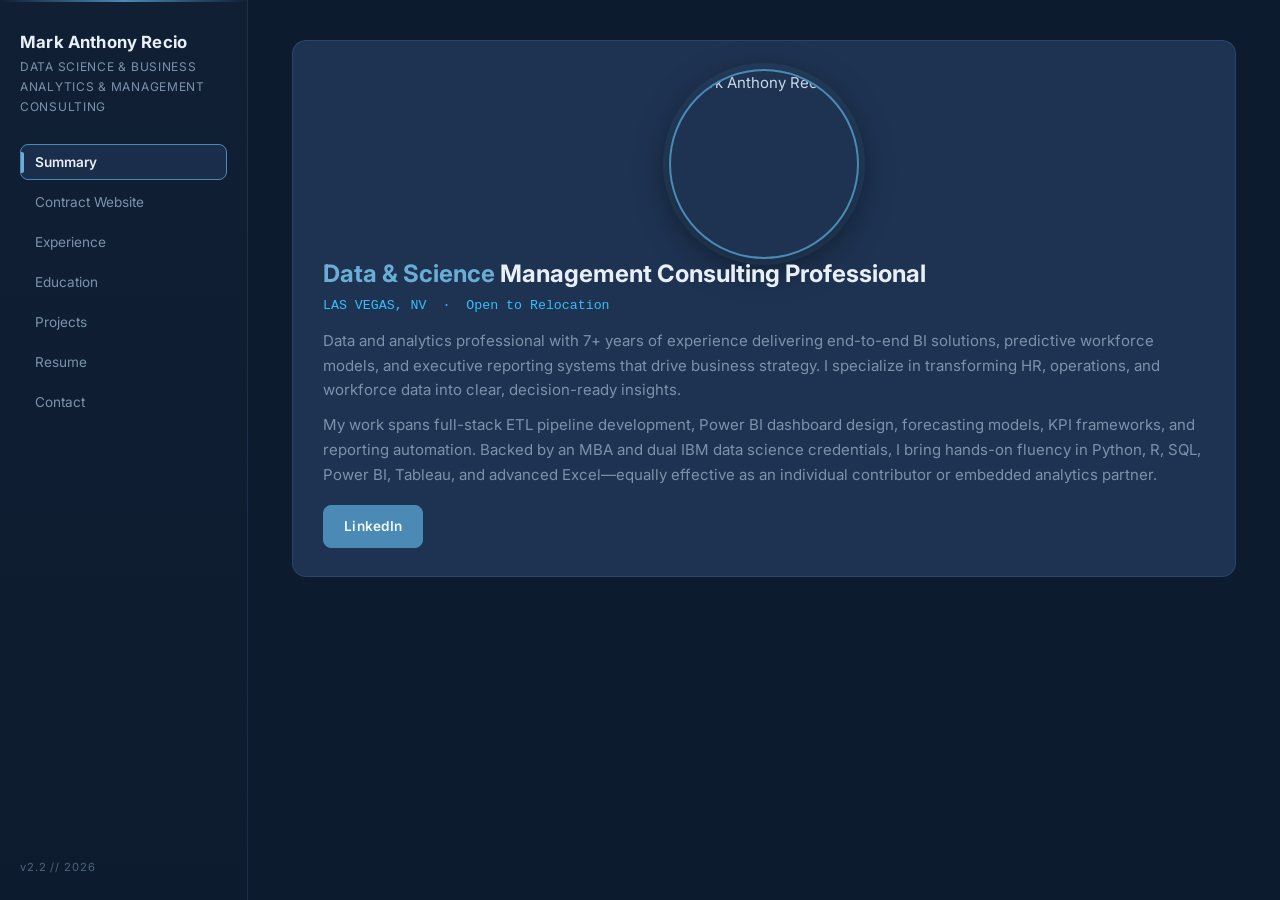
==== index.html @ fd402d00 "Fix meta charset tag in index.html" ====
<!DOCTYPE html>
<html lang="en">

  <head>
    <meta charset="UTF-8"> 
    <title>Marec Portfolio</title>
    <link rel="stylesheet" href="./style.css">

  </head>
    
  <body>
  <!DOCTYPE html>
<html lang="en">
<head>
  <meta charset="UTF-8" />
  <title>Mark Anthony Recio | Data Science & Business Analytics & Management Consulting</title>
  <meta name="viewport" content="width=device-width, initial-scale=1" />
  <link href="https://fonts.googleapis.com/css2?family=Inter:wght@300;400;500;600;700&display=swap" rel="stylesheet" />
  <link rel="stylesheet" href="styles.css" />
</head>

<body>
  <div class="app">

    <!-- ── SIDEBAR ──────────────────────── -->
    <nav class="sidebar">
      <h1 class="brand">Mark Anthony Recio</h1>
      <p class="tag">Data Science & Business Analytics &amp; Management Consulting</p>

      <div class="nav">
        <button class="nav-link active" data-tab="summary">Summary</button>
        <button class="nav-link" data-tab="contract-site">Contract Website</button>
        <button class="nav-link" data-tab="experience">Experience</button>
        <button class="nav-link" data-tab="education">Education</button>
        <button class="nav-link" data-tab="projects">Projects</button>
        <button class="nav-link" data-tab="resume">Resume</button>
        <button class="nav-link" data-tab="contact">Contact</button>
      </div>

      <div class="version">v2.2 // 2026</div>
    </nav>

    <!-- ── MAIN ─────────────────────────── -->
    <main class="main">

      <!-- SUMMARY -->
      <section id="tab-summary" class="tab-content active section-card summary-layout">
        <div class="summary-left">
          <img src="https://i.ibb.co/XfcrXPzw/Mark-Recio-Picture.jpg" class="profile" alt="Mark Anthony Recio" />
        </div>

        <div class="summary-right">
          <h2><span class="steel">Data &amp; Science</span> Management Consulting Professional</h2>
          <p class="sky mono">LAS VEGAS, NV &nbsp;·&nbsp; Open to Relocation</p>

          <p class="muted" style="margin-top:12px;">
            Data and analytics professional with 7+ years of experience delivering end-to-end BI solutions,
            predictive workforce models, and executive reporting systems that drive business strategy.
            I specialize in transforming HR, operations, and workforce data into clear, decision-ready insights.
          </p>

          <p class="muted">
            My work spans full-stack ETL pipeline development, Power BI dashboard design, forecasting models,
            KPI frameworks, and reporting automation. Backed by an MBA and dual IBM data science credentials,
            I bring hands-on fluency in Python, R, SQL, Power BI, Tableau, and advanced Excel—equally effective
            as an individual contributor or embedded analytics partner.
          </p>

          <div class="summary-links">
            <a href="https://www.linkedin.com/in/marecio/" target="_blank" rel="noopener" class="btn-steel">LinkedIn</a>
          </div>
        </div>
      </section>

<!-- CONTRACT -->
<section id="tab-contract-site" class="tab-content section-card">
  <h2>Contract & <span class="teal">Freelance Portal</span></h2>

  <div class="grid2">
    <div>
      <p class="section-header">MAREC Framework</p>
      <ul class="marec-list">
        <li><span>M</span> Modeling & Forecasting</li>
        <li><span>A</span> Analytical Insights</li>
        <li><span>R</span> Reporting</li>
        <li><span>E</span> Efficiency</li>
        <li><span>C</span> Consulting</li>
      </ul>
      <p class="muted">
        I support organizations with contract analytics and BI work—building dashboards, forecasting models,
        and reporting systems that scale.
      </p>

      <!-- SERVICES FLYER DOWNLOAD -->
      <div class="flyer-download">
        <p class="flyer-label">📄 Services Overview</p>
        <p class="muted" style="font-size:0.82rem; margin-bottom:12px;">
          Rates, scope, and contract terms for HR analytics & BI engagements.
        </p>

        <!-- Updated GitHub Viewer + Download Link -->
        <a href="https://raw.githubusercontent.com/markreciopro/Portfolio/main/MAREC_Flyer.pdf"
           target="_blank" rel="noopener" class="btn-steel">
          ⬇ View & Download Services Agreement (PDF)
        </a>
      </div>
    </div>

    <div class="video">
      <iframe src="https://www.youtube.com/embed/osrFEJkhISo?mute=1&loop=1&playlist=osrFEJkhISo"
              allowfullscreen title="MAREC Insights Overview"></iframe>
    </div>
  </div>

  <div class="cta">
    <a href="https://marec.site/" target="_blank" rel="noopener" class="btn-teal">
      ENTER CONTRACT SITE →
    </a>
  </div>
</section>

      <!-- EXPERIENCE -->
      <section id="tab-experience" class="tab-content">
        <h2 class="sky">Professional Experience</h2>

        <div class="card border-steel">
          <h3>Data &amp; Workforce Analytics Consultant</h3>
          <p class="steel mono">MAREC Insights · Aug 2023 – Present · Las Vegas, NV</p>
          <p class="muted" style="margin-top:8px;">
            Deliver end-to-end BI solutions, predictive workforce models, and executive reporting systems supporting HR, operations, and leadership strategy.
          </p>
          <ul>
            <li>Architected a full-stack <strong>ETL pipeline</strong> (R → Power BI) powering the Marec HR360 dashboard with real-time recruiting, labor demand, and workforce quality insights.</li>
            <li>Built <strong>predictive workforce forecasting models</strong> in Python and R, reducing scheduling gaps for large-scale event deployments of 500+ contractors.</li>
            <li>Produced a <strong>21‑slide executive analytics presentation</strong> for Synergy × AFR, delivering labor cost breakdowns, KPI benchmarks, and hiring recommendations adopted by leadership.</li>
            <li>Designed and automated <strong>SQL, Python, and Excel reporting workflows</strong>, cutting manual processing time and improving real-time visibility across HR and operations.</li>
            <li>Maintained <strong>data integrity</strong> across recruiting, onboarding, and compliance workflows, ensuring clean, audit-ready pipelines for BI reporting.</li>
          </ul>
        </div>

        <div class="card border-sky">
          <h3>Operations &amp; Workforce Coordinator</h3>
          <p class="sky mono">Bella Brite Services · Oct 2018 – Aug 2023 · Las Vegas, NV</p>
          <p class="muted" style="margin-top:8px;">
            Supported operations, workforce scheduling, payroll accuracy, and data-driven cost optimization initiatives.
          </p>
          <ul>
            <li>Drove a <strong>15% reduction</strong> in operational expenses through analysis of scheduling patterns, labor utilization, and cost variance.</li>
            <li>Developed Excel-based <strong>workforce tracking and reporting tools</strong> for scheduling, payroll, timekeeping, and compliance.</li>
            <li>Managed scheduling for <strong>10–50 employees</strong> across multiple operational workflows.</li>
            <li>Partnered with leadership to translate workforce data into <strong>actionable staffing strategies</strong>, forming the foundation for later BI projects.</li>
          </ul>
        </div>

        <div class="card border-indigo">
          <h3>Additional Experience</h3>
          <ul class="muted">
            <li>Supervisor / Team Lead – Event Staffing</li>
            <li>Trade Show Operations – Floor Manager Assistant</li>
            <li>Convention Customer Service Representative</li>
            <li>Administrative Coordinator – Staffing Operations</li>
            <li>Account Sales Manager – Logistics Operations</li>
            <li>Administrator – Synergy Placement Agency</li>
          </ul>
        </div>
      </section>

      <!-- EDUCATION -->
      <section id="tab-education" class="tab-content section-card">
        <h2 class="sky">Education &amp; Credentials</h2>

        <ul>
          <li><strong>MBA</strong> – Keller Graduate School of Management</li>
          <li><strong>Graduate Certificate – Strategic Innovation &amp; Change</strong>, University of Denver</li>
          <li><strong>B.S. Technical Management</strong> – DeVry University</li>
        </ul>

        <h3 class="sky" style="margin-top:22px; margin-bottom:10px;">Certifications</h3>
        <ul>
          <li>Microsoft Power BI Data Analyst Associate</li>
          <li>Tableau Business Intelligence Analyst</li>
          <li>IBM Data Science Professional Certificate</li>
          <li>IBM Data Analytics</li>
          <li>Google Data Analytics</li>
          <li>Business Analytics – University of Illinois</li>
          <li>HR &amp; Payroll Certification – Nevada</li>
        </ul>

        <div style="margin-top:20px;">
          <a href="https://markareciocareerpath.my.canva.site/education-certifications"
             target="_blank" rel="noopener" class="btn-steel">
            🎓 View Full Credentials
          </a>
        </div>
      </section>

      <!-- PROJECTS -->
      <section id="tab-projects" class="tab-content section-card">
        <h2 class="sky">Featured Real Example Consulting Projects</h2>

        <div class="proj-card border-steel">
          <h3>EDC 2026 Workforce Intelligence Presentation</h3>
          <p class="muted">
            Comprehensive workforce analytics presentation for the EDC 2026 operations model.
            Includes staffing demand forecasting, credentialing readiness, onboarding flow optimization,
            workforce quality scoring, and executive-level insights for large-scale event workforce planning.
          </p>
          <div class="project-actions">
            <a href="https://www.canva.com/design/DAHLYJFMTow/6XL1U6ceypzmtNENRTP2bw/view"
               target="_blank" rel="noopener" class="btn-outline">
              🎆 View EDC 2026 Presentation
            </a>
          </div>
        </div>

        <div class="proj-card border-sky">
          <h3>AFM 2025 Workforce Intelligence Presentation</h3>
          <p class="muted">
            End-to-end workforce analytics project for Synergy Staffing Solutions and the AFM client.
            Includes funnel analysis, time-to-fill trends, workforce quality metrics, predictive staffing models,
            and a full executive-ready insights narrative.
          </p>
          <div class="project-actions">
            <a href="https://www.canva.com/design/DAHLRfJZ1z8/hFb9EdJRpHRFfwBbG5gZ6Q/view"
               target="_blank" rel="noopener" class="btn-outline">
              📘 View AFM 2025 Presentation
            </a>
          </div>
        </div>
<div class="proj-card border-sky">
  <h3 class="proj-title">AFM 2024–2025 Market Intelligence & Strategic Roadmap</h3>

  <p class="muted">
    A full-scale market intelligence engagement for AFM, analyzing global attendance patterns, 
    deal‑making performance, regional content appetite, and venue logistics across the 2024 Las Vegas edition. 
    Delivered a data‑driven 2025 transition roadmap using insights from 5,522 processed data points, 
    including treemap, heatmap, and paradox modeling outputs.
  </p>

  <ul class="proj-highlights">
    <li><strong>Global Market Footprint:</strong> Identified Asia-Pacific as the highest-value attendee segment.</li>
    <li><strong>Vegas Paradox Analysis:</strong> High business value achieved despite severe logistics friction.</li>
    <li><strong>Content Demand Heatmap:</strong> Action and Horror/Thriller emerged as universal high-demand genres.</li>
    <li><strong>Analytical Pipeline:</strong> R-based ETL workflow processing 5,522 data points for unbiased insights.</li>
    <li><strong>2025 Strategy:</strong> Recommended a return to Century City with a “Lobby-First” networking model.</li>
  </ul>

  <div class="project-actions">
    <a 
      href="https://www.canva.com/design/DAHBiAW48lQ/QPvRYrD7aoBQzqkKpEKYVA/view#7"
      target="_blank" 
      rel="noopener noreferrer"
      aria-label="View the AFM 2024–2025 Market Intelligence Presentation"
      class="btn-outline"
    >
      📘 View AFM Market Intelligence Presentation
    </a>
  </div>
</div>

        <div class="proj-card border-teal">
          <h3>Bella Brite Workforce Cost Reduction</h3>
          <p class="muted">
            Reporting and scheduling improvements that reduced operational expenses by 15% through better
            workforce planning and visibility.
          </p>
          <div class="project-actions">
            <a href="https://www.canva.com/design/DAHE6kFQ6pc/gcjl5beEG6ETHX4CgOl2hg/view"
               target="_blank" rel="noopener" class="btn-outline">
              📉 View Case Study
            </a>
          </div>
        </div>

        <div class="proj-card border-indigo">
          <h3>Election Runners</h3>
          <p class="muted">
            Secure voting system development and contract execution.
          </p>
          <div class="project-actions">
            <a href="https://electionrunners.com/" target="_blank" rel="noopener" class="btn-outline">
              🔐 Visit Site
            </a>
          </div>
        </div>
      </section>

     <!-- RESUME -->
      <section id="tab-resume" class="tab-content section-card">
        <h2 class="sky">Resume</h2>

        <div style="border:1px solid var(--border); border-radius:10px; overflow:hidden;">
          <iframe
            src="https://github.com/markreciopro/Portfolio/blob/main/Mark_Recio_Resume_2026_Balanced.pdf"
            class="resume-frame"
            title="Mark Anthony Recio — Resume"
            width="100%"
            style="height:800px; border:none; display:block;"
            loading="lazy"
          ></iframe>
        </div>

        <div style="margin-top:16px; display:flex; gap:12px; flex-wrap:wrap;">
          <a href="https://github.com/markreciopro/Portfolio/blob/main/Mark_Recio_Resume_2026_Balanced.pdf"
             target="_blank" rel="noopener" class="btn-steel">View PDF</a>
          <a href="https://markreciopro.github.io/Portfolio/Mark_Recio_Resume_PowerBroad.pdf"
             download="Mark_Recio_Resume.pdf" class="btn-teal">Download PDF</a>
        </div>

        <p class="muted" style="margin-top:10px; font-size:0.82rem;">
          If the viewer does not load, use the buttons above to open or download.
        </p>
      </section>

      <!-- CONTACT -->
      <section id="tab-contact" class="tab-content section-card">
        <h2 class="sky">Contact Information</h2>

        <p style="margin-bottom:6px;"><span class="dim mono">Name &nbsp;&nbsp;</span> <strong>Mark A. Recio</strong></p>
        <p style="margin-bottom:6px;"><span class="dim mono">Phone </span> <span class="silver">(702) 763-2573</span></p>
        <p style="margin-bottom:20px;"><span class="dim mono">Email &nbsp;</span>
          <a href="mailto:mark.recio.pro@gmail.com" class="steel">mark.recio.pro@gmail.com</a>
        </p>

        <a href="https://www.linkedin.com/in/mark-anthony-recio/"
           target="_blank" rel="noopener" class="btn-steel">
          LinkedIn
        </a>
      </section>

    </main>
  </div>

  <script src="script.js"></script>
</body>
</html>
    <script  src="./script.js"></script>

  </body>
  
</html>
---- style.css ----
/* ═══════════════════════════════════════════
   MAREC INSIGHTS PORTFOLIO — styles.css
   Palette derived from logo:
     --navy-deep   #0d1b2e  (page bg)
     --navy-mid    #1a2d4a  (logo primary block)
     --navy-card   #1e3352  (card bg)
     --navy-light  #2c4268  (hover states)
     --steel       #4a8ab5  (primary accent — logo blue highlight)
     --steel-light #6aaed6  (accent lighter)
     --silver      #c8d8e8  (body text)
     --white       #e8eff7  (headings)
     --dim         #7a93aa  (muted/labels)
     --rule        rgba(74,138,181,0.18) (dividers)
   ═══════════════════════════════════════════ */

:root {
  --navy-deep:  #0d1b2e;
  --navy-mid:   #1a2d4a;
  --navy-card:  #1e3352;
  --navy-light: #2c4268;
  --steel:      #4a8ab5;
  --steel-light:#6aaed6;
  --silver:     #c8d8e8;
  --white:      #e8eff7;
  --dim:        #7a93aa;
  --rule:       rgba(74,138,181,0.18);
  --border:     rgba(74,138,181,0.22);

  /* Accent pops — used sparingly */
  --teal:       #2dd4bf;
  --sky:        #38bdf8;
  --indigo:     #818cf8;
}

/* ── RESET / BASE ──────────────────────── */
*, *::before, *::after { box-sizing: border-box; }

body {
  margin: 0;
  font-family: "Inter", sans-serif;
  background: var(--navy-deep);
  color: var(--silver);
  line-height: 1.65;
  font-size: 15px;
}

h1, h2, h3, h4 {
  color: var(--white);
  margin: 0 0 12px;
  line-height: 1.25;
}

h2 { font-size: 1.35rem; margin-bottom: 20px; }
h3 { font-size: 1rem; font-weight: 600; }

p  { margin: 0 0 10px; }
ul { padding-left: 1.25rem; margin: 8px 0 12px; }
ul li { margin-bottom: 6px; }
a  { color: var(--steel-light); text-decoration: none; }
a:hover { text-decoration: underline; }

strong { color: var(--white); }

/* ── LAYOUT ───────────────────────────── */
.app {
  display: flex;
  min-height: 100vh;
}

/* ── SIDEBAR ──────────────────────────── */
.sidebar {
  width: 248px;
  position: fixed;
  top: 0; left: 0;
  height: 100%;
  background: linear-gradient(180deg, #111f35 0%, #0d1b2e 100%);
  border-right: 1px solid var(--rule);
  padding: 32px 20px 24px;
  display: flex;
  flex-direction: column;
  gap: 0;
  overflow-y: auto;
  z-index: 100;
}

/* Subtle top glow on sidebar */
.sidebar::before {
  content: '';
  position: absolute;
  top: 0; left: 0; right: 0;
  height: 2px;
  background: linear-gradient(90deg, transparent, var(--steel), transparent);
}

.brand {
  font-size: 1.05rem;
  font-weight: 700;
  color: var(--white);
  letter-spacing: 0.01em;
  margin: 0 0 4px;
}

.tag {
  font-size: 0.75rem;
  color: var(--dim);
  letter-spacing: 0.06em;
  text-transform: uppercase;
  margin: 0 0 28px;
}

.nav {
  display: flex;
  flex-direction: column;
  gap: 4px;
}

.nav-link {
  padding: 9px 14px;
  border-radius: 8px;
  background: transparent;
  color: var(--dim);
  cursor: pointer;
  border: 1px solid transparent;
  font-size: 0.85rem;
  font-family: "Inter", sans-serif;
  text-align: left;
  transition: background 0.15s, color 0.15s, border-color 0.15s;
  position: relative;
}

.nav-link:hover {
  background: rgba(74,138,181,0.1);
  color: var(--silver);
  border-color: var(--rule);
}

.nav-link.active {
  background: var(--navy-mid);
  color: var(--white);
  font-weight: 600;
  border-color: var(--steel);
}

/* Active indicator bar */
.nav-link.active::before {
  content: '';
  position: absolute;
  left: 0; top: 20%; bottom: 20%;
  width: 3px;
  background: var(--steel-light);
  border-radius: 0 2px 2px 0;
}

.version {
  margin-top: auto;
  padding-top: 24px;
  font-size: 0.7rem;
  color: var(--dim);
  letter-spacing: 0.08em;
  opacity: 0.6;
}

/* ── MAIN ─────────────────────────────── */
.main {
  margin-left: 248px;
  padding: 40px 44px;
  width: 100%;
  max-width: 1060px;
  min-height: 100vh;
}

/* ── CARDS ────────────────────────────── */
.section-card,
.card {
  background: var(--navy-card);
  padding: 28px 30px;
  border-radius: 14px;
  border: 1px solid var(--border);
  margin-bottom: 22px;
}

.card { margin-bottom: 18px; }

/* Colored top-border variants */
.border-steel  { border-top: 3px solid var(--steel); }
.border-teal   { border-top: 3px solid var(--teal); }
.border-sky    { border-top: 3px solid var(--sky); }
.border-indigo { border-top: 3px solid var(--indigo); }

/* Legacy aliases so existing HTML still works */
.border-blue  { border-top: 3px solid var(--sky); }
.border-gold  { border-top: 3px solid var(--steel-light); }
.border-green { border-top: 3px solid var(--teal); }

/* ── PROJ CARDS ───────────────────────── */
.proj-card {
  background: var(--navy-card);
  padding: 22px 24px;
  border-radius: 12px;
  border: 1px solid var(--border);
  margin-bottom: 16px;
  transition: border-color 0.2s, background 0.2s;
}

.proj-card:hover {
  border-color: rgba(74,138,181,0.45);
  background: #223859;
}

.proj-card h3 { color: var(--white); margin-bottom: 8px; }

.project-actions {
  margin-top: 14px;
  display: flex;
  gap: 10px;
  flex-wrap: wrap;
}

/* ── SUMMARY ──────────────────────────── */
.summary-layout {
  display: grid;
  grid-template-columns: 210px 1fr;
  gap: 36px;
  align-items: center;
}

.summary-left { display: flex; justify-content: center; }

.profile {
  width: 190px;
  height: 190px;
  border-radius: 50%;
  object-fit: cover;
  border: 2px solid var(--steel);
  box-shadow: 0 0 0 6px rgba(74,138,181,0.12), 0 8px 32px rgba(0,0,0,0.5);
}

.summary-right h2 {
  font-size: 1.5rem;
  margin-bottom: 6px;
}

.summary-links {
  margin-top: 18px;
  display: flex;
  gap: 10px;
  flex-wrap: wrap;
}

/* ── COLOR HELPERS ────────────────────── */
.steel  { color: var(--steel-light); }
.teal   { color: var(--teal); }
.sky    { color: var(--sky); }
.silver { color: var(--silver); }
.dim    { color: var(--dim); }

/* Legacy — keep existing HTML working */
.gold  { color: var(--steel-light); }
.blue  { color: var(--sky); }
.green { color: var(--teal); }
.muted { color: var(--dim); }
.mono  { font-family: "Courier New", monospace; font-size: 0.83rem; }

/* ── BUTTONS ──────────────────────────── */
.btn-blue,
.btn-green,
.btn-gold,
.btn-steel,
.btn-teal,
.btn-outline {
  display: inline-block;
  padding: 9px 20px;
  border-radius: 8px;
  text-decoration: none;
  font-size: 0.85rem;
  font-weight: 600;
  border: 1px solid transparent;
  cursor: pointer;
  transition: transform 0.15s, box-shadow 0.15s, background 0.15s;
  letter-spacing: 0.02em;
  white-space: nowrap;
}

/* Primary — steel blue (replaces gold/yellow) */
.btn-gold,
.btn-steel   { background: var(--steel); color: #f0f8ff; border-color: var(--steel); }
.btn-blue    { background: var(--sky);   color: #0a0e1a; }
.btn-green,
.btn-teal    { background: var(--teal);  color: #0a0e1a; }
.btn-outline {
  background: transparent;
  border-color: var(--steel);
  color: var(--steel-light);
}

.btn-gold:hover, .btn-steel:hover { background: var(--steel-light); box-shadow: 0 4px 16px rgba(74,138,181,0.4); transform: translateY(-1px); }
.btn-blue:hover  { background: #62c8f8; transform: translateY(-1px); }
.btn-green:hover, .btn-teal:hover { background: #22e0c8; transform: translateY(-1px); }
.btn-outline:hover { background: rgba(74,138,181,0.12); transform: translateY(-1px); }

/* ── GRID ─────────────────────────────── */
.grid2 {
  display: grid;
  grid-template-columns: 1fr 1fr;
  gap: 24px;
  align-items: start;
}

/* ── SECTION HEADER LABEL ─────────────── */
.section-header {
  font-size: 0.7rem;
  font-weight: 700;
  letter-spacing: 0.16em;
  text-transform: uppercase;
  color: var(--steel-light);
  margin: 0 0 14px;
}

/* ── MAREC ACRONYM LIST ───────────────── */
.marec-list {
  list-style: none;
  padding: 0;
  margin: 0 0 20px;
}

.marec-list li {
  display: flex;
  align-items: center;
  gap: 12px;
  padding: 8px 0;
  border-bottom: 1px solid var(--rule);
  color: var(--silver);
  font-size: 0.9rem;
}

.marec-list li:last-child { border-bottom: none; }

.marec-list li span {
  display: inline-flex;
  align-items: center;
  justify-content: center;
  width: 28px; height: 28px;
  border-radius: 7px;
  background: rgba(74,138,181,0.15);
  border: 1px solid rgba(74,138,181,0.4);
  color: var(--steel-light);
  font-weight: 700;
  font-size: 0.8rem;
  flex-shrink: 0;
  letter-spacing: 0;
}

/* ── FLYER DOWNLOAD BLOCK ─────────────── */
.flyer-download {
  margin-top: 20px;
  padding: 16px 18px;
  background: rgba(74,138,181,0.08);
  border: 1px solid rgba(74,138,181,0.3);
  border-left: 3px solid var(--steel);
  border-radius: 10px;
}

.flyer-label {
  font-size: 0.72rem;
  font-weight: 700;
  letter-spacing: 0.14em;
  text-transform: uppercase;
  color: var(--steel-light);
  margin: 0 0 4px;
}

/* ── VIDEO IFRAME ─────────────────────── */
.video iframe,
section iframe {
  width: 100%;
  height: 240px;
  border-radius: 10px;
  border: 1px solid var(--border);
}

/* Resume iframe override */
section .resume-frame {
  height: 800px;
  border-radius: 8px;
}

/* ── CTA STRIP ────────────────────────── */
.cta {
  margin-top: 24px;
  padding-top: 20px;
  border-top: 1px solid var(--rule);
  display: flex;
  gap: 12px;
  flex-wrap: wrap;
  align-items: center;
}

/* ── TABS ─────────────────────────────── */
.tab-content        { display: none; }
.tab-content.active { display: block; }

/* ── DIVIDERS ─────────────────────────── */
.rule {
  border: none;
  border-top: 1px solid var(--rule);
  margin: 20px 0;
}

/* ── RESPONSIVE ───────────────────────── */
@media (max-width: 920px) {
  .sidebar {
    position: static;
    width: 100%;
    height: auto;
    flex-direction: column;
    padding: 16px 16px 12px;
    border-right: none;
    border-bottom: 1px solid var(--rule);
  }

  .sidebar::before { display: none; }

  .tag { margin-bottom: 14px; }

  .nav {
    flex-direction: row;
    flex-wrap: wrap;
    gap: 6px;
  }

  .nav-link {
    padding: 7px 12px;
    font-size: 0.78rem;
    border-radius: 6px;
  }

  .nav-link.active::before { display: none; }

  .version { padding-top: 10px; }

  .main {
    margin-left: 0;
    padding: 20px 18px;
  }

  .summary-layout {
    grid-template-columns: 1fr;
    text-align: center;
  }

  .summary-left { justify-content: center; }
  .summary-links { justify-content: center; }

  .grid2 { grid-template-columns: 1fr; }

  .section-card, .card { padding: 20px; }
}
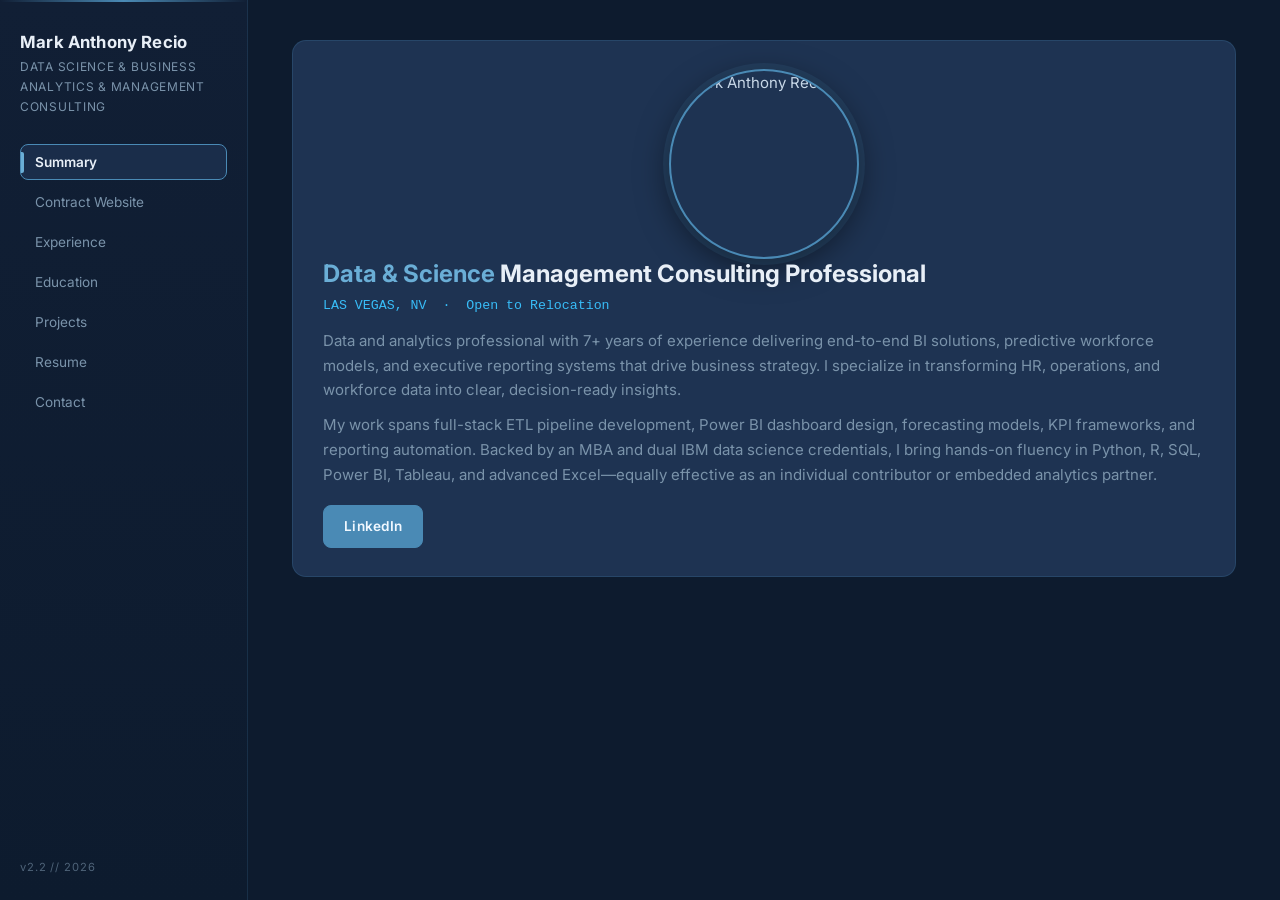
==== commit f38795b9: "update html Added fallback message for unsupported PDF viewing." ====
--- a/index.html
+++ b/index.html
@@ -285,32 +285,46 @@
         </div>
       </section>
 
-     <!-- RESUME -->
-      <section id="tab-resume" class="tab-content section-card">
-        <h2 class="sky">Resume</h2>
-
-        <div style="border:1px solid var(--border); border-radius:10px; overflow:hidden;">
-          <iframe
-            src="https://github.com/markreciopro/Portfolio/blob/main/Mark_Recio_Resume_2026_Balanced.pdf"
-            class="resume-frame"
-            title="Mark Anthony Recio — Resume"
-            width="100%"
-            style="height:800px; border:none; display:block;"
-            loading="lazy"
-          ></iframe>
-        </div>
-
-        <div style="margin-top:16px; display:flex; gap:12px; flex-wrap:wrap;">
-          <a href="https://github.com/markreciopro/Portfolio/blob/main/Mark_Recio_Resume_2026_Balanced.pdf"
-             target="_blank" rel="noopener" class="btn-steel">View PDF</a>
-          <a href="https://markreciopro.github.io/Portfolio/Mark_Recio_Resume_PowerBroad.pdf"
-             download="Mark_Recio_Resume.pdf" class="btn-teal">Download PDF</a>
-        </div>
-
-        <p class="muted" style="margin-top:10px; font-size:0.82rem;">
-          If the viewer does not load, use the buttons above to open or download.
-        </p>
-      </section>
+<!-- RESUME -->
+<section id="tab-resume" class="tab-content section-card">
+  <h2 class="sky">Resume</h2>
+
+  <!-- Embedded PDF Viewer -->
+  <div style="border:1px solid var(--border); border-radius:10px; overflow:hidden;">
+    <iframe
+      src="https://raw.githubusercontent.com/markreciopro/Portfolio/main/Mark_Recio_Resume_2026_Balanced.pdf"
+      class="resume-frame"
+      title="Mark Anthony Recio — Resume"
+      width="100%"
+      style="height:800px; border:none; display:block;"
+      loading="lazy"
+    >
+      Your browser does not support PDF viewing. Please use the buttons below to open or download.
+    </iframe>
+  </div>
+
+  <!-- Action Buttons -->
+  <div style="margin-top:16px; display:flex; gap:12px; flex-wrap:wrap;">
+    <a 
+      href="https://raw.githubusercontent.com/markreciopro/Portfolio/main/Mark_Recio_Resume_2026_Balanced.pdf"
+      target="_blank" 
+      rel="noopener" 
+      class="btn-steel">
+      View PDF
+    </a>
+
+    <a 
+      href="https://raw.githubusercontent.com/markreciopro/Portfolio/main/Mark_Recio_Resume_2026_Balanced.pdf"
+      download="Mark_Recio_Resume_2026.pdf"
+      class="btn-teal">
+      Download PDF
+    </a>
+  </div>
+
+  <p class="muted" style="margin-top:10px; font-size:0.82rem;">
+    If the viewer does not load, use the buttons above to open or download.
+  </p>
+</section>
 
       <!-- CONTACT -->
       <section id="tab-contact" class="tab-content section-card">
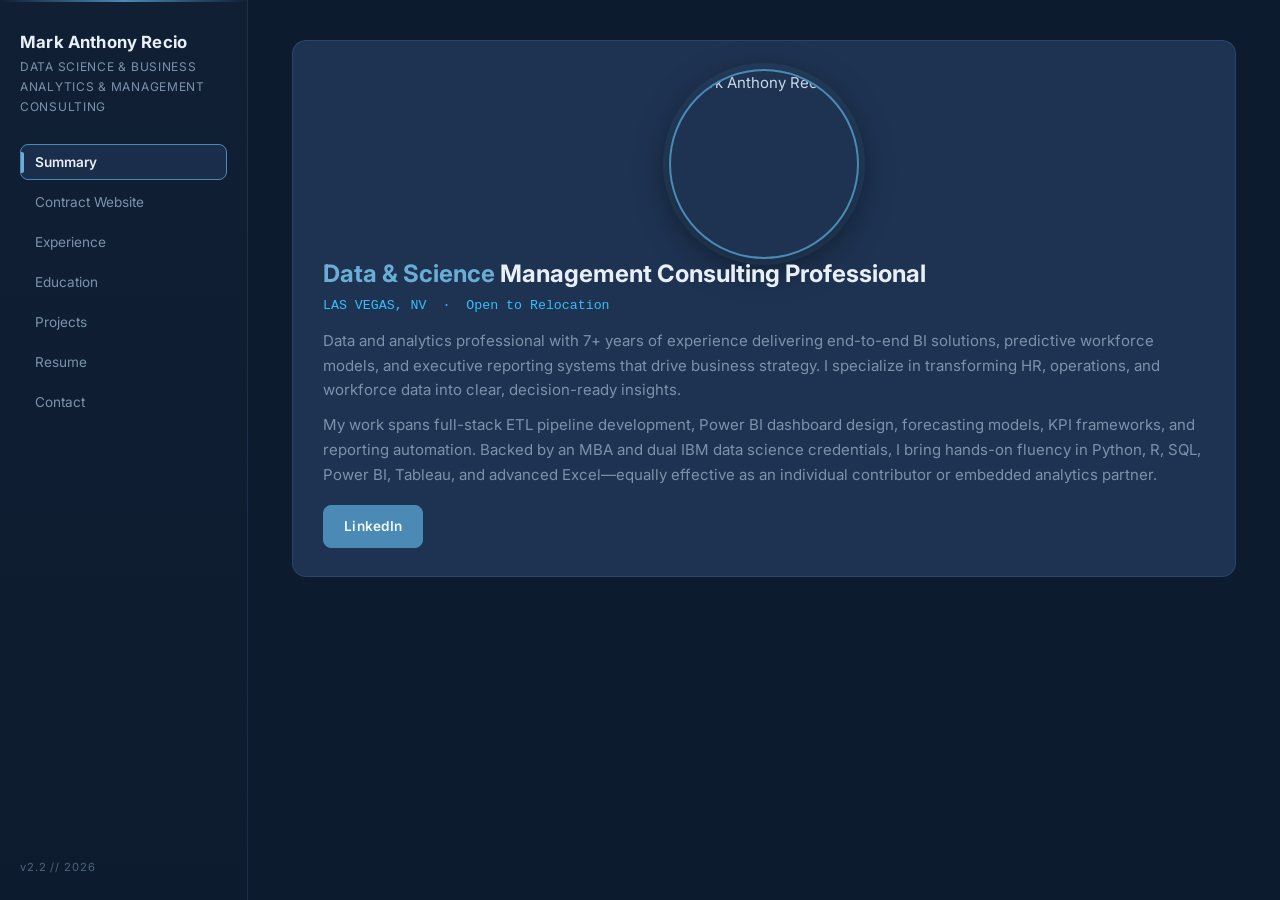
==== commit 77664db3: "update html Added fade-in animation to resume section and updated PDF viewer source." ====
--- a/index.html
+++ b/index.html
@@ -285,14 +285,32 @@
         </div>
       </section>
 
+<!-- Fade-in animation (add in your main CSS file) -->
+<style>
+  @keyframes resumeFadeIn {
+    from {
+      opacity: 0;
+      transform: translateY(12px);
+    }
+    to {
+      opacity: 1;
+      transform: translateY(0);
+    }
+  }
+
+  .resume-fade-in {
+    animation: resumeFadeIn 0.7s ease-out both;
+  }
+</style>
+
 <!-- RESUME -->
-<section id="tab-resume" class="tab-content section-card">
+<section id="tab-resume" class="tab-content section-card resume-fade-in">
   <h2 class="sky">Resume</h2>
 
   <!-- Embedded PDF Viewer -->
   <div style="border:1px solid var(--border); border-radius:10px; overflow:hidden;">
     <iframe
-      src="https://raw.githubusercontent.com/markreciopro/Portfolio/main/Mark_Recio_Resume_2026_Balanced.pdf"
+      src="https://docs.google.com/gview?url=https://raw.githubusercontent.com/markreciopro/Portfolio/main/Mark_Recio_Resume_2026_Balanced.pdf&embedded=true"
       class="resume-frame"
       title="Mark Anthony Recio — Resume"
       width="100%"
@@ -304,7 +322,7 @@
   </div>
 
   <!-- Action Buttons -->
-  <div style="margin-top:16px; display:flex; gap:12px; flex-wrap:wrap;">
+  <div style="margin-top:16px; display:flex; gap:12px; flex-wrap:wrap; justify-content:center;">
     <a 
       href="https://raw.githubusercontent.com/markreciopro/Portfolio/main/Mark_Recio_Resume_2026_Balanced.pdf"
       target="_blank" 
@@ -321,7 +339,7 @@
     </a>
   </div>
 
-  <p class="muted" style="margin-top:10px; font-size:0.82rem;">
+  <p class="muted" style="margin-top:10px; font-size:0.82rem; text-align:center;">
     If the viewer does not load, use the buttons above to open or download.
   </p>
 </section>
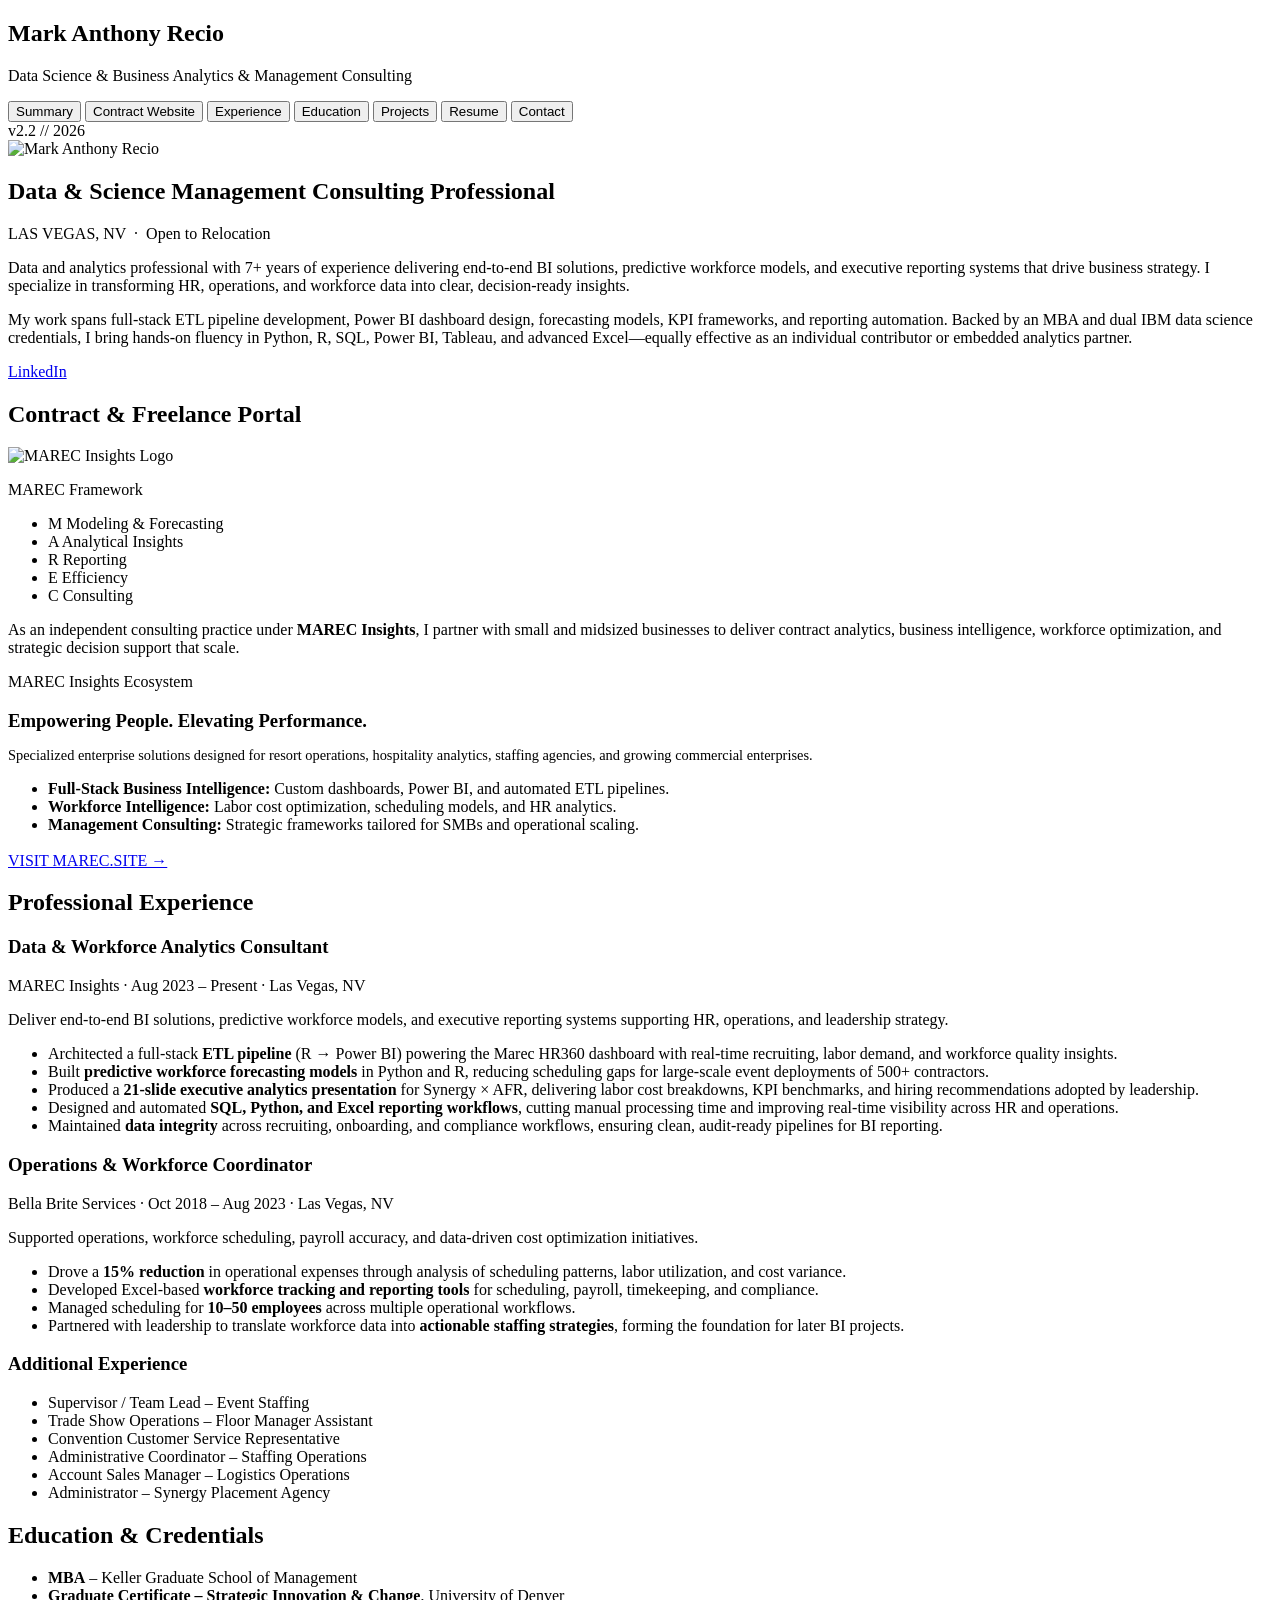
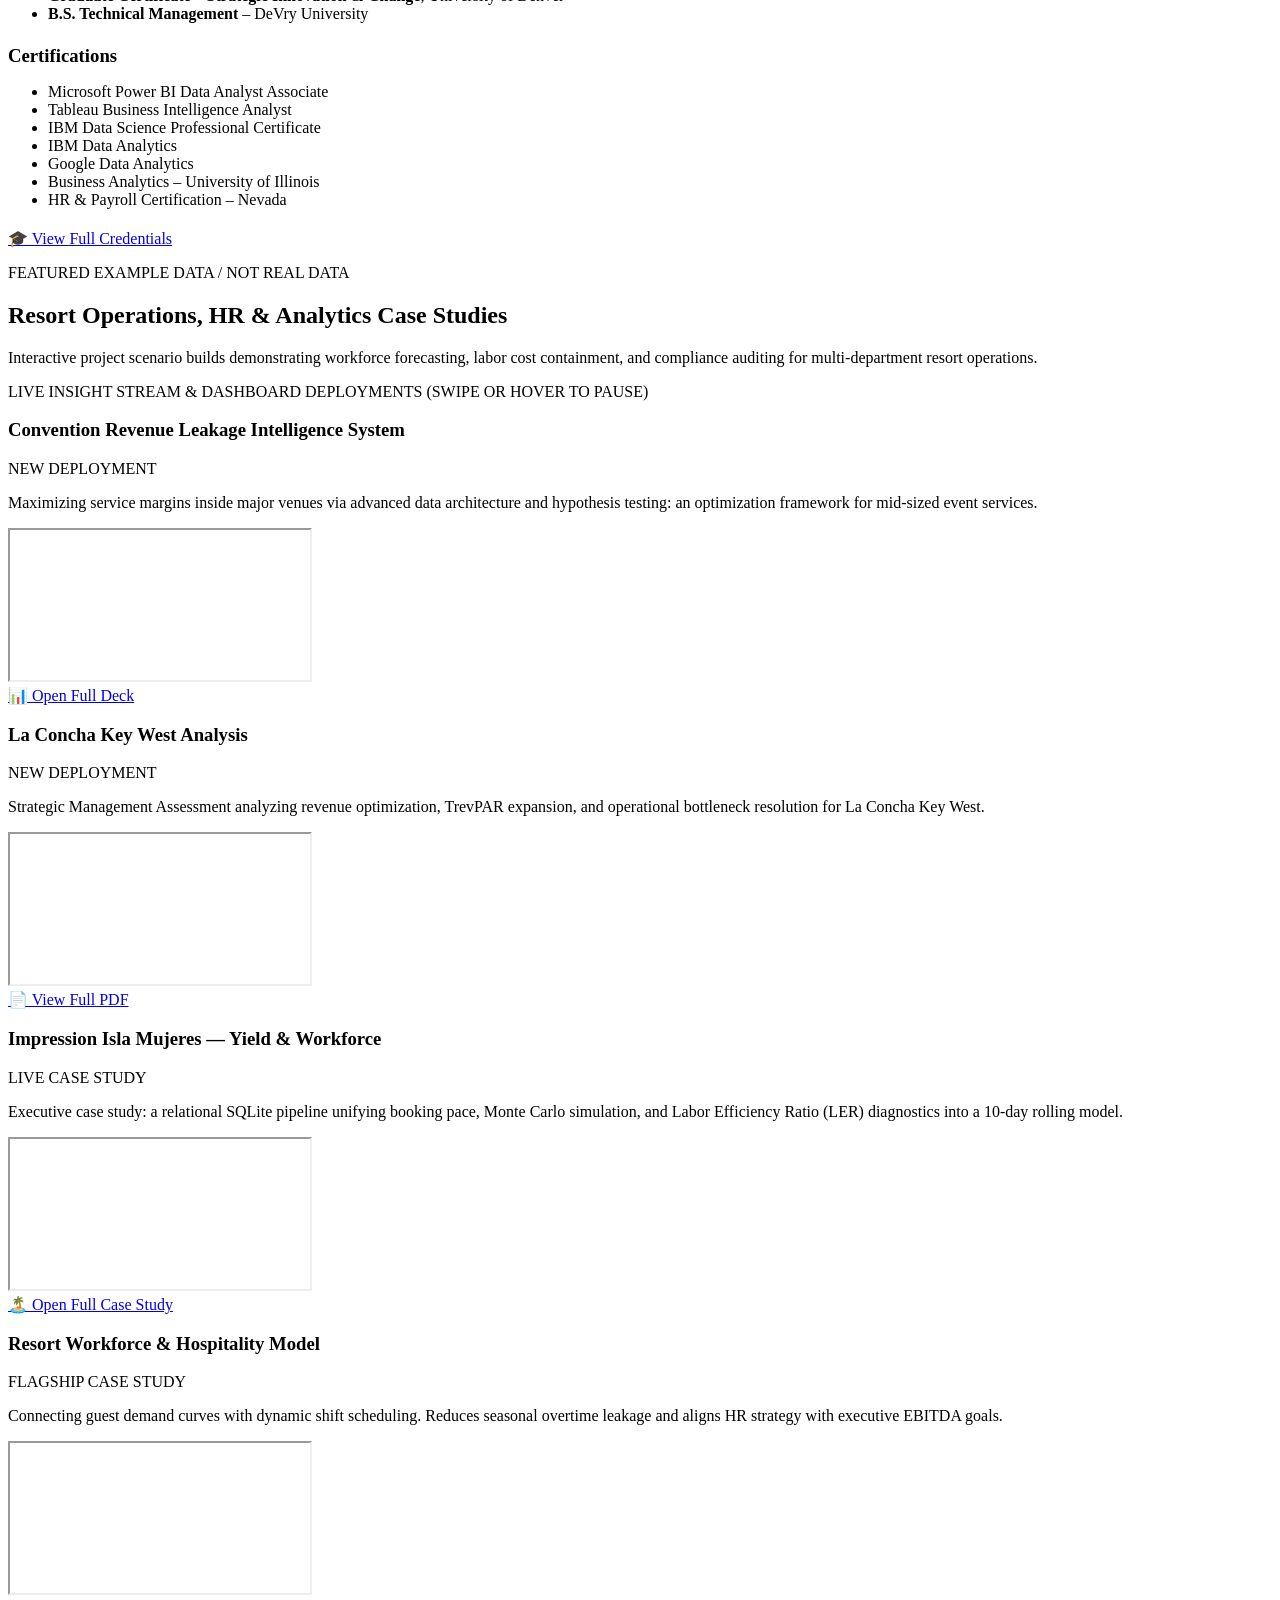
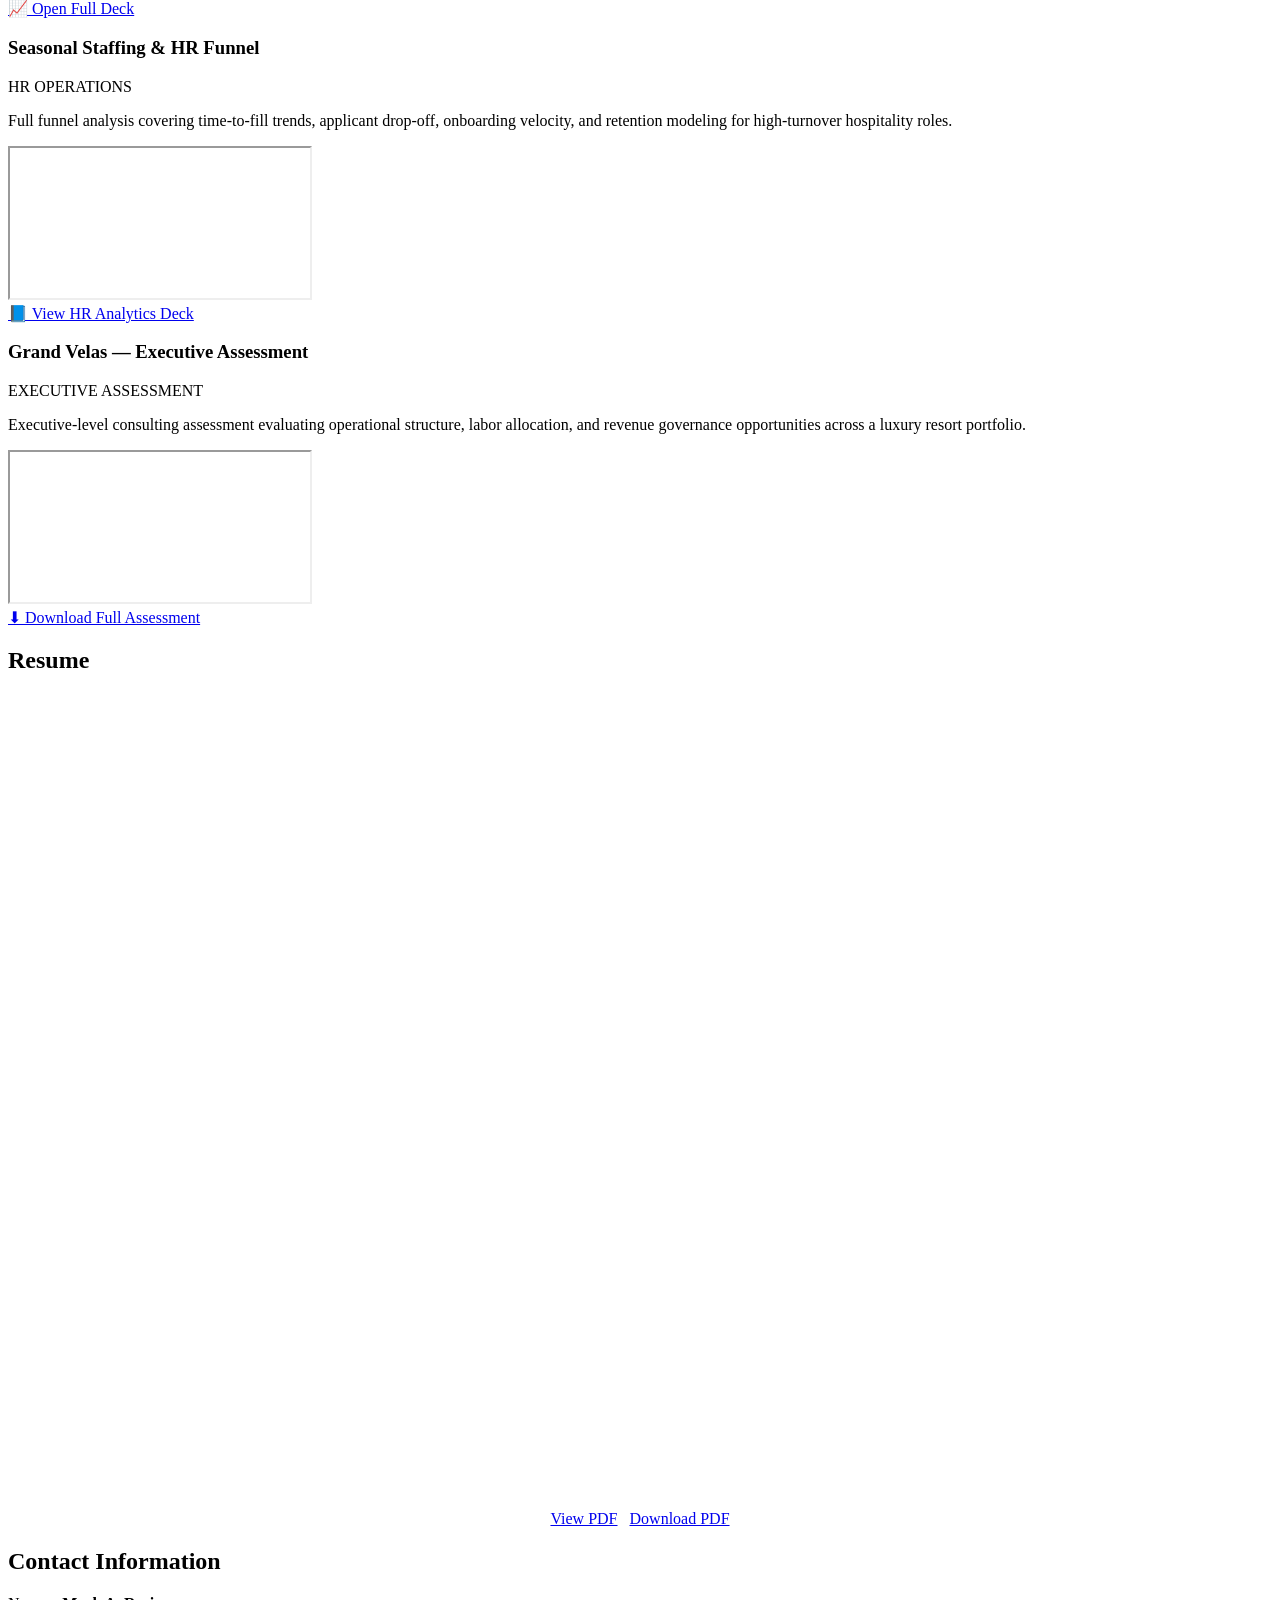
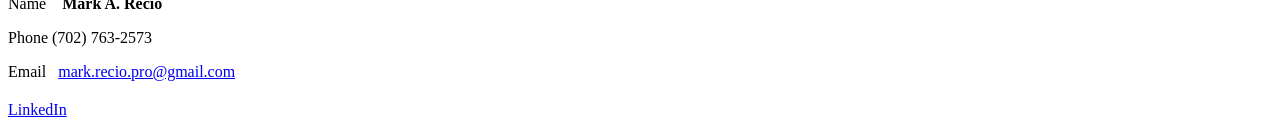
==== commit dcfd43d8: "Rename index (15).html to index.html" ====
--- a/index.html
+++ b/index.html
@@ -1,24 +1,12 @@
 <!DOCTYPE html>
-<html lang="en">
-
-  <head>
-    <meta charset="UTF-8"> 
-    <title>Marec Portfolio</title>
-    <link rel="stylesheet" href="./style.css">
-
-  </head>
-    
-  <body>
-  <!DOCTYPE html>
 <html lang="en">
 <head>
   <meta charset="UTF-8" />
+  <meta name="viewport" content="width=device-width, initial-scale=1" />
   <title>Mark Anthony Recio | Data Science & Business Analytics & Management Consulting</title>
-  <meta name="viewport" content="width=device-width, initial-scale=1" />
   <link href="https://fonts.googleapis.com/css2?family=Inter:wght@300;400;500;600;700&display=swap" rel="stylesheet" />
-  <link rel="stylesheet" href="styles.css" />
+  <link rel="stylesheet" href="style.css" />
 </head>
-
 <body>
   <div class="app">
 
@@ -72,52 +60,50 @@
         </div>
       </section>
 
-<!-- CONTRACT -->
-<section id="tab-contract-site" class="tab-content section-card">
-  <h2>Contract & <span class="teal">Freelance Portal</span></h2>
-
-  <div class="grid2">
-    <div>
-      <p class="section-header">MAREC Framework</p>
-      <ul class="marec-list">
-        <li><span>M</span> Modeling & Forecasting</li>
-        <li><span>A</span> Analytical Insights</li>
-        <li><span>R</span> Reporting</li>
-        <li><span>E</span> Efficiency</li>
-        <li><span>C</span> Consulting</li>
-      </ul>
-      <p class="muted">
-        I support organizations with contract analytics and BI work—building dashboards, forecasting models,
-        and reporting systems that scale.
-      </p>
-
-      <!-- SERVICES FLYER DOWNLOAD -->
-      <div class="flyer-download">
-        <p class="flyer-label">📄 Services Overview</p>
-        <p class="muted" style="font-size:0.82rem; margin-bottom:12px;">
-          Rates, scope, and contract terms for HR analytics & BI engagements.
-        </p>
-
-        <!-- Updated GitHub Viewer + Download Link -->
-        <a href="https://raw.githubusercontent.com/markreciopro/Portfolio/main/MAREC_Flyer.pdf"
-           target="_blank" rel="noopener" class="btn-steel">
-          ⬇ View & Download Services Agreement (PDF)
-        </a>
-      </div>
-    </div>
-
-    <div class="video">
-      <iframe src="https://www.youtube.com/embed/osrFEJkhISo?mute=1&loop=1&playlist=osrFEJkhISo"
-              allowfullscreen title="MAREC Insights Overview"></iframe>
-    </div>
-  </div>
-
-  <div class="cta">
-    <a href="https://marec.site/" target="_blank" rel="noopener" class="btn-teal">
-      ENTER CONTRACT SITE →
-    </a>
-  </div>
-</section>
+      <!-- CONTRACT & FREELANCE PORTAL -->
+      <section id="tab-contract-site" class="tab-content section-card">
+        <h2>Contract & <span class="teal">Freelance Portal</span></h2>
+
+        <!-- Brand Logo Banner -->
+        <div class="portal-logo-banner">
+          <img src="https://raw.githubusercontent.com/markreciopro/Portfolio/main/Gemini_Generated_Image_noss7snoss7snoss.jpg" alt="MAREC Insights Logo" class="portal-brand-logo">
+        </div>
+
+        <div class="grid2">
+          <div>
+            <p class="section-header">MAREC Framework</p>
+            <ul class="marec-list">
+              <li><span>M</span> Modeling & Forecasting</li>
+              <li><span>A</span> Analytical Insights</li>
+              <li><span>R</span> Reporting</li>
+              <li><span>E</span> Efficiency</li>
+              <li><span>C</span> Consulting</li>
+            </ul>
+            <p class="muted">
+              As an independent consulting practice under <strong>MAREC Insights</strong>, I partner with small and midsized businesses to deliver contract analytics, business intelligence, workforce optimization, and strategic decision support that scale.
+            </p>
+          </div>
+
+          <!-- MAREC Insights Core Capabilities Card -->
+          <div class="marec-capabilities-card">
+            <p class="section-header">MAREC Insights Ecosystem</p>
+            <h3 style="color: var(--white); margin-bottom: 8px;">Empowering People. Elevating Performance.</h3>
+            <p class="muted" style="font-size: 0.9rem; margin-bottom: 16px;">
+              Specialized enterprise solutions designed for resort operations, hospitality analytics, staffing agencies, and growing commercial enterprises.
+            </p>
+            <ul class="marec-highlights-list">
+              <li><strong>Full-Stack Business Intelligence:</strong> Custom dashboards, Power BI, and automated ETL pipelines.</li>
+              <li><strong>Workforce Intelligence:</strong> Labor cost optimization, scheduling models, and HR analytics.</li>
+              <li><strong>Management Consulting:</strong> Strategic frameworks tailored for SMBs and operational scaling.</li>
+            </ul>
+            <div style="margin-top: 18px;">
+              <a href="https://marec.site/" target="_blank" rel="noopener" class="btn-teal" style="display:inline-block; text-align:center;">
+                VISIT MAREC.SITE →
+              </a>
+            </div>
+          </div>
+        </div>
+      </section>
 
       <!-- EXPERIENCE -->
       <section id="tab-experience" class="tab-content">
@@ -195,154 +181,172 @@
       </section>
 
       <!-- PROJECTS -->
-      <section id="tab-projects" class="tab-content section-card">
-        <h2 class="sky">Featured Real Example Consulting Projects</h2>
-
-        <div class="proj-card border-steel">
-          <h3>EDC 2026 Workforce Intelligence Presentation</h3>
-          <p class="muted">
-            Comprehensive workforce analytics presentation for the EDC 2026 operations model.
-            Includes staffing demand forecasting, credentialing readiness, onboarding flow optimization,
-            workforce quality scoring, and executive-level insights for large-scale event workforce planning.
-          </p>
-          <div class="project-actions">
-            <a href="https://www.canva.com/design/DAHLYJFMTow/6XL1U6ceypzmtNENRTP2bw/view"
-               target="_blank" rel="noopener" class="btn-outline">
-              🎆 View EDC 2026 Presentation
-            </a>
-          </div>
-        </div>
-
-        <div class="proj-card border-sky">
-          <h3>AFM 2025 Workforce Intelligence Presentation</h3>
-          <p class="muted">
-            End-to-end workforce analytics project for Synergy Staffing Solutions and the AFM client.
-            Includes funnel analysis, time-to-fill trends, workforce quality metrics, predictive staffing models,
-            and a full executive-ready insights narrative.
-          </p>
-          <div class="project-actions">
-            <a href="https://www.canva.com/design/DAHLRfJZ1z8/hFb9EdJRpHRFfwBbG5gZ6Q/view"
-               target="_blank" rel="noopener" class="btn-outline">
-              📘 View AFM 2025 Presentation
-            </a>
-          </div>
-        </div>
-<div class="proj-card border-sky">
-  <h3 class="proj-title">AFM 2024–2025 Market Intelligence & Strategic Roadmap</h3>
-
-  <p class="muted">
-    A full-scale market intelligence engagement for AFM, analyzing global attendance patterns, 
-    deal‑making performance, regional content appetite, and venue logistics across the 2024 Las Vegas edition. 
-    Delivered a data‑driven 2025 transition roadmap using insights from 5,522 processed data points, 
-    including treemap, heatmap, and paradox modeling outputs.
-  </p>
-
-  <ul class="proj-highlights">
-    <li><strong>Global Market Footprint:</strong> Identified Asia-Pacific as the highest-value attendee segment.</li>
-    <li><strong>Vegas Paradox Analysis:</strong> High business value achieved despite severe logistics friction.</li>
-    <li><strong>Content Demand Heatmap:</strong> Action and Horror/Thriller emerged as universal high-demand genres.</li>
-    <li><strong>Analytical Pipeline:</strong> R-based ETL workflow processing 5,522 data points for unbiased insights.</li>
-    <li><strong>2025 Strategy:</strong> Recommended a return to Century City with a “Lobby-First” networking model.</li>
-  </ul>
-
-  <div class="project-actions">
-    <a 
-      href="https://www.canva.com/design/DAHBiAW48lQ/QPvRYrD7aoBQzqkKpEKYVA/view#7"
-      target="_blank" 
-      rel="noopener noreferrer"
-      aria-label="View the AFM 2024–2025 Market Intelligence Presentation"
-      class="btn-outline"
-    >
-      📘 View AFM Market Intelligence Presentation
-    </a>
-  </div>
-</div>
-
-        <div class="proj-card border-teal">
-          <h3>Bella Brite Workforce Cost Reduction</h3>
-          <p class="muted">
-            Reporting and scheduling improvements that reduced operational expenses by 15% through better
-            workforce planning and visibility.
-          </p>
-          <div class="project-actions">
-            <a href="https://www.canva.com/design/DAHE6kFQ6pc/gcjl5beEG6ETHX4CgOl2hg/view"
-               target="_blank" rel="noopener" class="btn-outline">
-              📉 View Case Study
-            </a>
-          </div>
-        </div>
-
-        <div class="proj-card border-indigo">
-          <h3>Election Runners</h3>
-          <p class="muted">
-            Secure voting system development and contract execution.
-          </p>
-          <div class="project-actions">
-            <a href="https://electionrunners.com/" target="_blank" rel="noopener" class="btn-outline">
-              🔐 Visit Site
-            </a>
-          </div>
-        </div>
-      </section>
-
-<!-- Fade-in animation (add in your main CSS file) -->
-<style>
-  @keyframes resumeFadeIn {
-    from {
-      opacity: 0;
-      transform: translateY(12px);
-    }
-    to {
-      opacity: 1;
-      transform: translateY(0);
-    }
-  }
-
-  .resume-fade-in {
-    animation: resumeFadeIn 0.7s ease-out both;
-  }
-</style>
-
-<!-- RESUME -->
-<section id="tab-resume" class="tab-content section-card resume-fade-in">
-  <h2 class="sky">Resume</h2>
-
-  <!-- Embedded PDF Viewer -->
-  <div style="border:1px solid var(--border); border-radius:10px; overflow:hidden;">
-    <iframe
-      src="https://docs.google.com/gview?url=https://raw.githubusercontent.com/markreciopro/Portfolio/main/Mark_Recio_Resume_2026_Balanced.pdf&embedded=true"
-      class="resume-frame"
-      title="Mark Anthony Recio — Resume"
-      width="100%"
-      style="height:800px; border:none; display:block;"
-      loading="lazy"
-    >
-      Your browser does not support PDF viewing. Please use the buttons below to open or download.
-    </iframe>
-  </div>
-
-  <!-- Action Buttons -->
-  <div style="margin-top:16px; display:flex; gap:12px; flex-wrap:wrap; justify-content:center;">
-    <a 
-      href="https://raw.githubusercontent.com/markreciopro/Portfolio/main/Mark_Recio_Resume_2026_Balanced.pdf"
-      target="_blank" 
-      rel="noopener" 
-      class="btn-steel">
-      View PDF
-    </a>
-
-    <a 
-      href="https://raw.githubusercontent.com/markreciopro/Portfolio/main/Mark_Recio_Resume_2026_Balanced.pdf"
-      download="Mark_Recio_Resume_2026.pdf"
-      class="btn-teal">
-      Download PDF
-    </a>
-  </div>
-
-  <p class="muted" style="margin-top:10px; font-size:0.82rem; text-align:center;">
-    If the viewer does not load, use the buttons above to open or download.
-  </p>
-</section>
+      <section id="tab-projects" class="card reveal" aria-labelledby="projects-heading">
+        <p class="eyebrow mono" id="projects-eyebrow">FEATURED EXAMPLE DATA / NOT REAL DATA</p>
+        <h2 class="card-title" id="projects-heading">
+          Resort Operations, HR &amp; <span class="turquoise">Analytics Case Studies</span>
+        </h2>
+        <p class="body-muted description-text">
+          Interactive project scenario builds demonstrating workforce forecasting, labor cost containment, and compliance auditing for multi-department resort operations.
+        </p>
+
+        <div class="marec-shiftboard" role="region" aria-label="Horizontal scrolling list of consulting projects">
+          <div class="marec-shiftboard-head mono" aria-hidden="true">
+            <span class="marec-shiftboard-dot"></span> LIVE INSIGHT STREAM &amp; DASHBOARD DEPLOYMENTS (SWIPE OR HOVER TO PAUSE)
+          </div>
+          
+          <div class="marec-shiftboard-track">
+            <div class="marec-shiftboard-list" id="projectLoopList">
+
+              <!-- CONVENTION REVENUE LEAKAGE INTELLIGENCE SYSTEM (NEW) -->
+              <article class="proj-card border-gold">
+                <header class="proj-header">
+                  <h3 class="mono">Convention Revenue Leakage Intelligence System</h3>
+                  <span class="proj-tag tag-featured">NEW DEPLOYMENT</span>
+                </header>
+                <p class="muted">
+                  Maximizing service margins inside major venues via advanced data architecture and hypothesis testing: an optimization framework for mid-sized event services.
+                </p>
+                <div class="embedded-deck-container">
+                  <iframe loading="lazy" src="https://www.canva.com/design/DAHNVXD-bBI/YJbrZ7-f2xeZcqkByOV9Mw/view?embed" title="Convention Revenue Leakage Intelligence System Deck" allowfullscreen></iframe>
+                </div>
+                <footer class="project-actions">
+                  <a href="https://www.canva.com/design/DAHNVXD-bBI/YJbrZ7-f2xeZcqkByOV9Mw/view"
+                     class="btn-outline" target="_blank" rel="noopener noreferrer">📊 Open Full Deck</a>
+                </footer>
+              </article>
+
+              <!-- LA CONCHA KEY WEST -->
+              <article class="proj-card border-gold">
+                <header class="proj-header">
+                  <h3 class="mono">La Concha Key West Analysis</h3>
+                  <span class="proj-tag tag-featured">NEW DEPLOYMENT</span>
+                </header>
+                <p class="muted">
+                  Strategic Management Assessment analyzing revenue optimization, TrevPAR expansion, and operational bottleneck resolution for La Concha Key West.
+                </p>
+                <div class="embedded-deck-container">
+                  <iframe loading="lazy" 
+                    src="https://docs.google.com/viewer?url=https%3A%2F%2Fraw.githubusercontent.com%2Fmarkreciopro%2Fmarec_insights%2Fmain%2FLa%2520Concha.pdf&embedded=true" 
+                    title="La Concha Key West Strategic Assessment PDF Viewer"></iframe>
+                </div>
+                <footer class="project-actions">
+                  <a href="https://raw.githubusercontent.com/markreciopro/marec_insights/main/La%20Concha.pdf"
+                     class="btn-outline" target="_blank" rel="noopener noreferrer">📄 View Full PDF</a>
+                </footer>
+              </article>
+
+              <!-- IMPRESSION ISLA MUJERES -->
+              <article class="proj-card border-gold">
+                <header class="proj-header">
+                  <h3 class="mono">Impression Isla Mujeres — Yield &amp; Workforce</h3>
+                  <span class="proj-tag tag-featured">LIVE CASE STUDY</span>
+                </header>
+                <p class="muted">
+                  Executive case study: a relational SQLite pipeline unifying booking pace, Monte Carlo simulation, and Labor Efficiency Ratio (LER) diagnostics into a 10-day rolling model.
+                </p>
+                <div class="embedded-deck-container">
+                  <iframe loading="lazy" 
+                    src="https://markreciopro.github.io/impression_isla_mujeras/" 
+                    title="Impression Isla Mujeres Yield &amp; Workforce Case Study"></iframe>
+                </div>
+                <footer class="project-actions">
+                  <a href="https://markreciopro.github.io/impression_isla_mujeras/"
+                     class="btn-outline" target="_blank" rel="noopener noreferrer">🏝️ Open Full Case Study</a>
+                </footer>
+              </article>
+
+              <!-- FLAGSHIP HOSPITALITY -->
+              <article class="proj-card border-teal">
+                <header class="proj-header">
+                  <h3 class="mono">Resort Workforce &amp; Hospitality Model</h3>
+                  <span class="proj-tag tag-analytics">FLAGSHIP CASE STUDY</span>
+                </header>
+                <p class="muted">
+                  Connecting guest demand curves with dynamic shift scheduling. Reduces seasonal overtime leakage and aligns HR strategy with executive EBITDA goals.
+                </p>
+                <div class="embedded-deck-container">
+                  <iframe loading="lazy" src="https://www.canva.com/design/DAHPrjX3Vns/-_RdKuzC1rvEEcBqax8t8g/view?embed" title="MAREC Insights Resort Scenario Deck" allowfullscreen></iframe>
+                </div>
+                <footer class="project-actions">
+                  <a href="https://www.canva.com/design/DAHPrjX3Vns/-_RdKuzC1rvEEcBqax8t8g/view"
+                     class="btn-outline" target="_blank" rel="noopener noreferrer">📈 Open Full Deck</a>
+                </footer>
+              </article>
+
+              <!-- HR OPERATIONS -->
+              <article class="proj-card border-sky">
+                <header class="proj-header">
+                  <h3 class="mono">Seasonal Staffing &amp; HR Funnel</h3>
+                  <span class="proj-tag tag-analytics">HR OPERATIONS</span>
+                </header>
+                <p class="muted">
+                  Full funnel analysis covering time-to-fill trends, applicant drop-off, onboarding velocity, and retention modeling for high-turnover hospitality roles.
+                </p>
+                <div class="embedded-deck-container">
+                  <iframe loading="lazy" src="https://www.canva.com/design/DAHLRfJZ1z8/hFb9EdJRpHRFfwBbG5gZ6Q/view?embed" title="MAREC HR Analytics Deck" allowfullscreen></iframe>
+                </div>
+                <footer class="project-actions">
+                  <a href="https://www.canva.com/design/DAHLRfJZ1z8/hFb9EdJRpHRFfwBbG5gZ6Q/view"
+                     class="btn-outline" target="_blank" rel="noopener noreferrer">📘 View HR Analytics Deck</a>
+                </footer>
+              </article>
+
+              <!-- GRAND VELAS -->
+              <article class="proj-card border-indigo">
+                <header class="proj-header">
+                  <h3 class="mono">Grand Velas — Executive Assessment</h3>
+                  <span class="proj-tag tag-analytics">EXECUTIVE ASSESSMENT</span>
+                </header>
+                <p class="muted">
+                  Executive-level consulting assessment evaluating operational structure, labor allocation, and revenue governance opportunities across a luxury resort portfolio.
+                </p>
+                <div class="embedded-deck-container">
+                  <iframe loading="lazy" 
+                    src="https://docs.google.com/viewer?url=https%3A%2F%2Fraw.githubusercontent.com%2Fmarkreciopro%2Fmarec_insights%2Fmain%2FGrand_Velas_Executive_Consulting_Assessment.pdf&embedded=true" 
+                    title="Grand Velas Executive Consulting Assessment PDF Viewer"></iframe>
+                </div>
+                <footer class="project-actions">
+                  <a href="https://raw.githubusercontent.com/markreciopro/marec_insights/main/Grand_Velas_Executive_Consulting_Assessment.pdf"
+                     class="btn-outline" target="_blank" rel="noopener noreferrer">⬇ Download Full Assessment</a>
+                </footer>
+              </article>
+
+            </div>
+          </div>
+        </div>
+      </section>
+
+      <!-- RESUME -->
+      <section id="tab-resume" class="tab-content section-card resume-fade-in">
+        <h2 class="sky">Resume</h2>
+
+        <!-- Embedded PDF Viewer -->
+        <div style="border:1px solid var(--border); border-radius:10px; overflow:hidden;">
+          <iframe
+            src="https://docs.google.com/gview?url=https://raw.githubusercontent.com/markreciopro/Portfolio/main/Mark_Recio_Resume_2026_Balanced.pdf&embedded=true"
+            class="resume-frame"
+            title="Mark Anthony Recio — Resume"
+            width="100%"
+            style="height:800px; border:none; display:block;"
+            loading="lazy"
+          >
+            Your browser does not support PDF viewing. Please use the buttons below to open or download.
+          </iframe>
+        </div>
+
+        <!-- Action Buttons -->
+        <div style="margin-top:16px; display:flex; gap:12px; flex-wrap:wrap; justify-content:center;">
+          <a href="https://raw.githubusercontent.com/markreciopro/Portfolio/main/Mark_Recio_Resume_2026_Balanced.pdf"
+             target="_blank" rel="noopener" class="btn-steel">
+            View PDF
+          </a>
+          <a href="https://raw.githubusercontent.com/markreciopro/Portfolio/main/Mark_Recio_Resume_2026_Balanced.pdf"
+             download="Mark_Recio_Resume_2026.pdf" class="btn-teal">
+            Download PDF
+          </a>
+        </div>
+      </section>
 
       <!-- CONTACT -->
       <section id="tab-contact" class="tab-content section-card">
@@ -366,8 +370,3 @@
   <script src="script.js"></script>
 </body>
 </html>
-    <script  src="./script.js"></script>
-
-  </body>
-  
-</html>
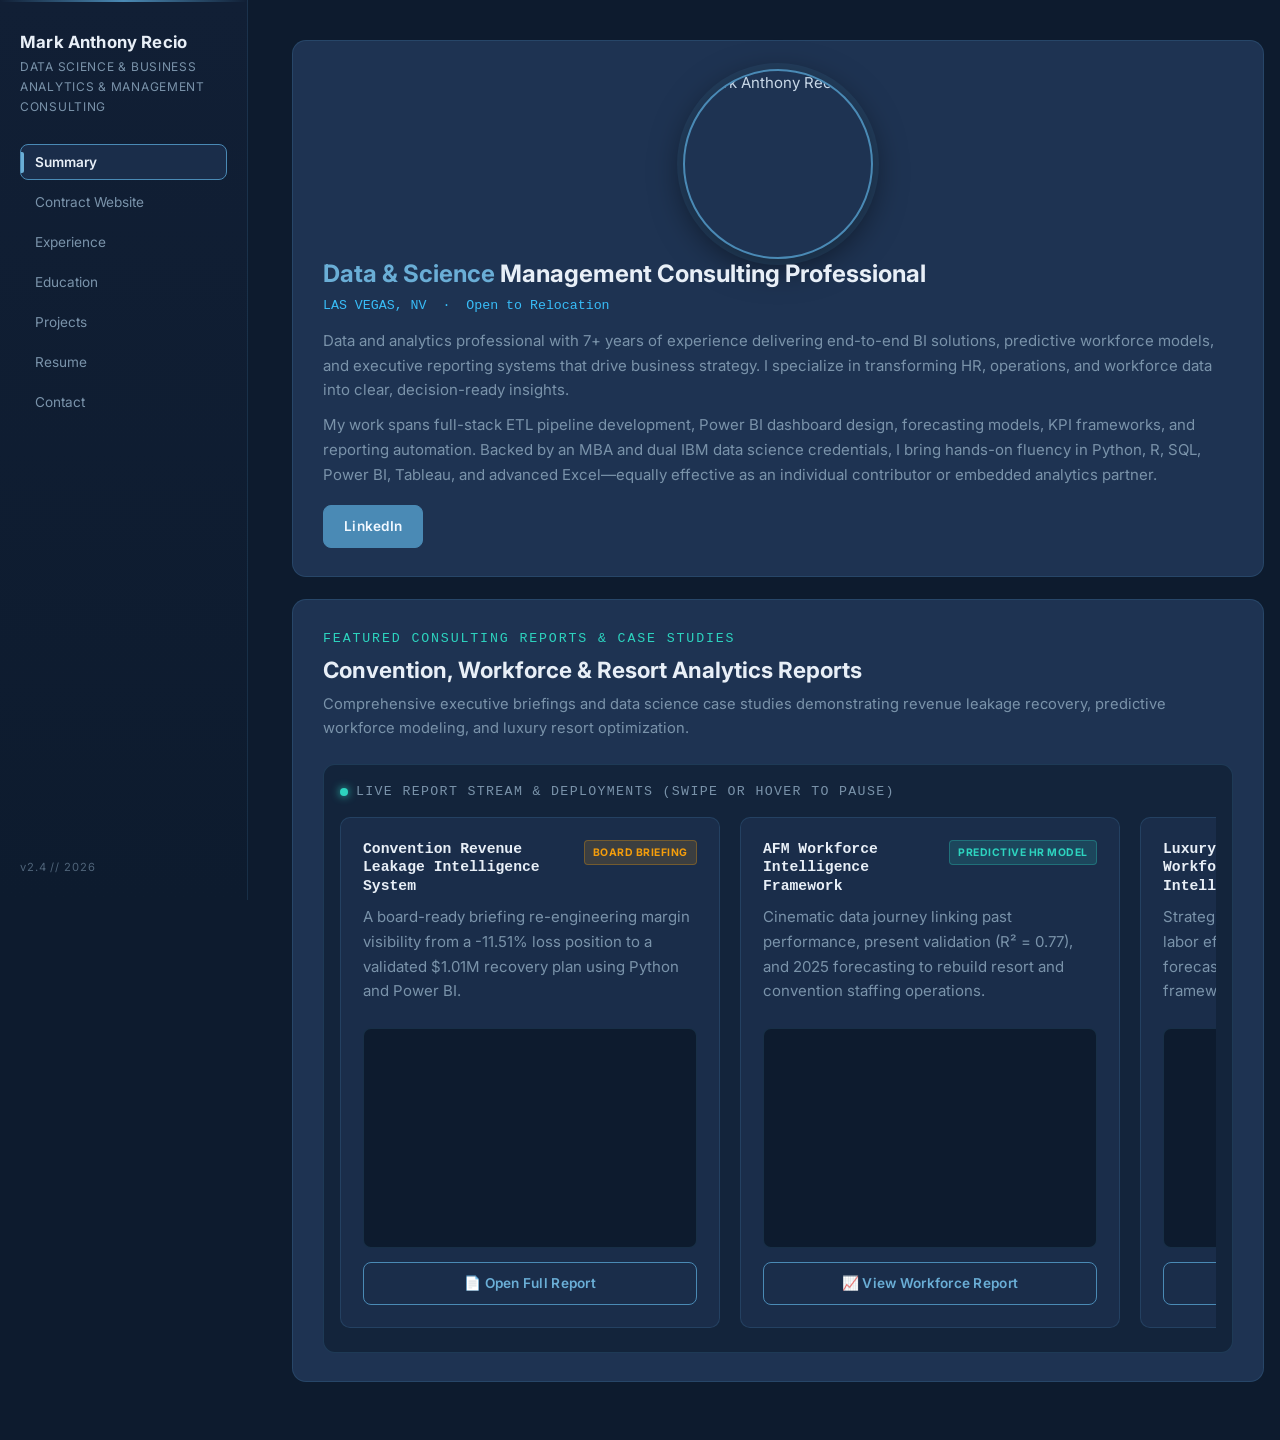
==== commit 2b10e15a: "Add files via upload" ====
--- a/index.html
+++ b/index.html
@@ -25,7 +25,7 @@
         <button class="nav-link" data-tab="contact">Contact</button>
       </div>
 
-      <div class="version">v2.2 // 2026</div>
+      <div class="version">v2.4 // 2026</div>
     </nav>
 
     <!-- ── MAIN ─────────────────────────── -->
@@ -180,135 +180,81 @@
         </div>
       </section>
 
-      <!-- PROJECTS -->
+      <!-- PROJECTS (UPDATED WITH NEW GITHUB REPORT LINKS) -->
       <section id="tab-projects" class="card reveal" aria-labelledby="projects-heading">
-        <p class="eyebrow mono" id="projects-eyebrow">FEATURED EXAMPLE DATA / NOT REAL DATA</p>
+        <p class="eyebrow mono" id="projects-eyebrow">FEATURED CONSULTING REPORTS &amp; CASE STUDIES</p>
         <h2 class="card-title" id="projects-heading">
-          Resort Operations, HR &amp; <span class="turquoise">Analytics Case Studies</span>
+          Convention, Workforce &amp; <span class="turquoise">Resort Analytics Reports</span>
         </h2>
         <p class="body-muted description-text">
-          Interactive project scenario builds demonstrating workforce forecasting, labor cost containment, and compliance auditing for multi-department resort operations.
+          Comprehensive executive briefings and data science case studies demonstrating revenue leakage recovery, predictive workforce modeling, and luxury resort optimization.
         </p>
 
         <div class="marec-shiftboard" role="region" aria-label="Horizontal scrolling list of consulting projects">
           <div class="marec-shiftboard-head mono" aria-hidden="true">
-            <span class="marec-shiftboard-dot"></span> LIVE INSIGHT STREAM &amp; DASHBOARD DEPLOYMENTS (SWIPE OR HOVER TO PAUSE)
+            <span class="marec-shiftboard-dot"></span> LIVE REPORT STREAM &amp; DEPLOYMENTS (SWIPE OR HOVER TO PAUSE)
           </div>
           
           <div class="marec-shiftboard-track">
             <div class="marec-shiftboard-list" id="projectLoopList">
 
-              <!-- CONVENTION REVENUE LEAKAGE INTELLIGENCE SYSTEM (NEW) -->
+              <!-- 1. CONVENTION REVENUE LEAKAGE -->
               <article class="proj-card border-gold">
                 <header class="proj-header">
                   <h3 class="mono">Convention Revenue Leakage Intelligence System</h3>
-                  <span class="proj-tag tag-featured">NEW DEPLOYMENT</span>
+                  <span class="proj-tag tag-featured">BOARD BRIEFING</span>
                 </header>
                 <p class="muted">
-                  Maximizing service margins inside major venues via advanced data architecture and hypothesis testing: an optimization framework for mid-sized event services.
-                </p>
-                <div class="embedded-deck-container">
-                  <iframe loading="lazy" src="https://www.canva.com/design/DAHNVXD-bBI/YJbrZ7-f2xeZcqkByOV9Mw/view?embed" title="Convention Revenue Leakage Intelligence System Deck" allowfullscreen></iframe>
-                </div>
-                <footer class="project-actions">
-                  <a href="https://www.canva.com/design/DAHNVXD-bBI/YJbrZ7-f2xeZcqkByOV9Mw/view"
-                     class="btn-outline" target="_blank" rel="noopener noreferrer">📊 Open Full Deck</a>
-                </footer>
-              </article>
-
-              <!-- LA CONCHA KEY WEST -->
-              <article class="proj-card border-gold">
-                <header class="proj-header">
-                  <h3 class="mono">La Concha Key West Analysis</h3>
-                  <span class="proj-tag tag-featured">NEW DEPLOYMENT</span>
-                </header>
-                <p class="muted">
-                  Strategic Management Assessment analyzing revenue optimization, TrevPAR expansion, and operational bottleneck resolution for La Concha Key West.
+                  A board-ready briefing re-engineering margin visibility from a -11.51% loss position to a validated $1.01M recovery plan using Python and Power BI.
                 </p>
                 <div class="embedded-deck-container">
                   <iframe loading="lazy" 
-                    src="https://docs.google.com/viewer?url=https%3A%2F%2Fraw.githubusercontent.com%2Fmarkreciopro%2Fmarec_insights%2Fmain%2FLa%2520Concha.pdf&embedded=true" 
-                    title="La Concha Key West Strategic Assessment PDF Viewer"></iframe>
+                    src="https://docs.google.com/viewer?url=https%3A%2F%2Fraw.githubusercontent.com%2Fmarkreciopro%2Fmarec_insights%2Fmain%2FMAREC_Convention_Revenue_Leakage_Board_Briefing.pdf&embedded=true" 
+                    title="Convention Revenue Leakage Board Briefing PDF Viewer"></iframe>
                 </div>
                 <footer class="project-actions">
-                  <a href="https://raw.githubusercontent.com/markreciopro/marec_insights/main/La%20Concha.pdf"
-                     class="btn-outline" target="_blank" rel="noopener noreferrer">📄 View Full PDF</a>
+                  <a href="https://github.com/markreciopro/marec_insights/blob/main/MAREC_Convention_Revenue_Leakage_Board_Briefing.pdf"
+                     class="btn-outline" target="_blank" rel="noopener noreferrer">📄 Open Full Report</a>
                 </footer>
               </article>
 
-              <!-- IMPRESSION ISLA MUJERES -->
-              <article class="proj-card border-gold">
+              <!-- 2. AFM WORKFORCE INTELLIGENCE -->
+              <article class="proj-card border-teal">
                 <header class="proj-header">
-                  <h3 class="mono">Impression Isla Mujeres — Yield &amp; Workforce</h3>
-                  <span class="proj-tag tag-featured">LIVE CASE STUDY</span>
+                  <h3 class="mono">AFM Workforce Intelligence Framework</h3>
+                  <span class="proj-tag tag-analytics">PREDICTIVE HR MODEL</span>
                 </header>
                 <p class="muted">
-                  Executive case study: a relational SQLite pipeline unifying booking pace, Monte Carlo simulation, and Labor Efficiency Ratio (LER) diagnostics into a 10-day rolling model.
+                  Cinematic data journey linking past performance, present validation (R² = 0.77), and 2025 forecasting to rebuild resort and convention staffing operations.
                 </p>
                 <div class="embedded-deck-container">
                   <iframe loading="lazy" 
-                    src="https://markreciopro.github.io/impression_isla_mujeras/" 
-                    title="Impression Isla Mujeres Yield &amp; Workforce Case Study"></iframe>
+                    src="https://docs.google.com/viewer?url=https%3A%2F%2Fraw.githubusercontent.com%2Fmarkreciopro%2Fmarec_insights%2Fmain%2FAFM_Workforce_Intelligence_Past_Present_Future%2520(2).pdf&embedded=true" 
+                    title="AFM Workforce Intelligence PDF Viewer"></iframe>
                 </div>
                 <footer class="project-actions">
-                  <a href="https://markreciopro.github.io/impression_isla_mujeras/"
-                     class="btn-outline" target="_blank" rel="noopener noreferrer">🏝️ Open Full Case Study</a>
+                  <a href="https://github.com/markreciopro/marec_insights/blob/main/AFM_Workforce_Intelligence_Past_Present_Future%20(2).pdf"
+                     class="btn-outline" target="_blank" rel="noopener noreferrer">📈 View Workforce Report</a>
                 </footer>
               </article>
 
-              <!-- FLAGSHIP HOSPITALITY -->
-              <article class="proj-card border-teal">
+              <!-- 3. LUXURY RESORT WORKFORCE INTELLIGENCE REPORT -->
+              <article class="proj-card border-sky">
                 <header class="proj-header">
-                  <h3 class="mono">Resort Workforce &amp; Hospitality Model</h3>
-                  <span class="proj-tag tag-analytics">FLAGSHIP CASE STUDY</span>
+                  <h3 class="mono">Luxury Resort Workforce Intelligence Report</h3>
+                  <span class="proj-tag tag-analytics">RESORT OPERATIONS</span>
                 </header>
                 <p class="muted">
-                  Connecting guest demand curves with dynamic shift scheduling. Reduces seasonal overtime leakage and aligns HR strategy with executive EBITDA goals.
-                </p>
-                <div class="embedded-deck-container">
-                  <iframe loading="lazy" src="https://www.canva.com/design/DAHPrjX3Vns/-_RdKuzC1rvEEcBqax8t8g/view?embed" title="MAREC Insights Resort Scenario Deck" allowfullscreen></iframe>
-                </div>
-                <footer class="project-actions">
-                  <a href="https://www.canva.com/design/DAHPrjX3Vns/-_RdKuzC1rvEEcBqax8t8g/view"
-                     class="btn-outline" target="_blank" rel="noopener noreferrer">📈 Open Full Deck</a>
-                </footer>
-              </article>
-
-              <!-- HR OPERATIONS -->
-              <article class="proj-card border-sky">
-                <header class="proj-header">
-                  <h3 class="mono">Seasonal Staffing &amp; HR Funnel</h3>
-                  <span class="proj-tag tag-analytics">HR OPERATIONS</span>
-                </header>
-                <p class="muted">
-                  Full funnel analysis covering time-to-fill trends, applicant drop-off, onboarding velocity, and retention modeling for high-turnover hospitality roles.
-                </p>
-                <div class="embedded-deck-container">
-                  <iframe loading="lazy" src="https://www.canva.com/design/DAHLRfJZ1z8/hFb9EdJRpHRFfwBbG5gZ6Q/view?embed" title="MAREC HR Analytics Deck" allowfullscreen></iframe>
-                </div>
-                <footer class="project-actions">
-                  <a href="https://www.canva.com/design/DAHLRfJZ1z8/hFb9EdJRpHRFfwBbG5gZ6Q/view"
-                     class="btn-outline" target="_blank" rel="noopener noreferrer">📘 View HR Analytics Deck</a>
-                </footer>
-              </article>
-
-              <!-- GRAND VELAS -->
-              <article class="proj-card border-indigo">
-                <header class="proj-header">
-                  <h3 class="mono">Grand Velas — Executive Assessment</h3>
-                  <span class="proj-tag tag-analytics">EXECUTIVE ASSESSMENT</span>
-                </header>
-                <p class="muted">
-                  Executive-level consulting assessment evaluating operational structure, labor allocation, and revenue governance opportunities across a luxury resort portfolio.
+                  Strategic resort operations report detailing labor efficiency ratios, guest demand forecasting, and operational cost containment frameworks.
                 </p>
                 <div class="embedded-deck-container">
                   <iframe loading="lazy" 
-                    src="https://docs.google.com/viewer?url=https%3A%2F%2Fraw.githubusercontent.com%2Fmarkreciopro%2Fmarec_insights%2Fmain%2FGrand_Velas_Executive_Consulting_Assessment.pdf&embedded=true" 
-                    title="Grand Velas Executive Consulting Assessment PDF Viewer"></iframe>
+                    src="https://docs.google.com/viewer?url=https%3A%2F%2Fraw.githubusercontent.com%2Fmarkreciopro%2Fmarec_insights%2Fmain%2FMarec_Insights_Luxury_Resort_Workforce_Intelligence_Report..pdf&embedded=true" 
+                    title="Luxury Resort Workforce Intelligence Report PDF Viewer"></iframe>
                 </div>
                 <footer class="project-actions">
-                  <a href="https://raw.githubusercontent.com/markreciopro/marec_insights/main/Grand_Velas_Executive_Consulting_Assessment.pdf"
-                     class="btn-outline" target="_blank" rel="noopener noreferrer">⬇ Download Full Assessment</a>
+                  <a href="https://github.com/markreciopro/marec_insights/blob/main/Marec_Insights_Luxury_Resort_Workforce_Intelligence_Report..pdf"
+                     class="btn-outline" target="_blank" rel="noopener noreferrer">🏝️ Open Resort Report</a>
                 </footer>
               </article>
 
@@ -324,7 +270,7 @@
         <!-- Embedded PDF Viewer -->
         <div style="border:1px solid var(--border); border-radius:10px; overflow:hidden;">
           <iframe
-            src="https://docs.google.com/gview?url=https://raw.githubusercontent.com/markreciopro/Portfolio/main/Mark_Recio_Resume_2026_Balanced.pdf&embedded=true"
+            src="https://docs.google.com/gview?url=https://github.com/markreciopro/Portfolio/raw/main/Mark%20Recio%20Resume.pdf&embedded=true"
             class="resume-frame"
             title="Mark Anthony Recio — Resume"
             width="100%"
@@ -337,12 +283,12 @@
 
         <!-- Action Buttons -->
         <div style="margin-top:16px; display:flex; gap:12px; flex-wrap:wrap; justify-content:center;">
-          <a href="https://raw.githubusercontent.com/markreciopro/Portfolio/main/Mark_Recio_Resume_2026_Balanced.pdf"
+          <a href="https://github.com/markreciopro/Portfolio/raw/main/Mark%20Recio%20Resume.pdf"
              target="_blank" rel="noopener" class="btn-steel">
             View PDF
           </a>
-          <a href="https://raw.githubusercontent.com/markreciopro/Portfolio/main/Mark_Recio_Resume_2026_Balanced.pdf"
-             download="Mark_Recio_Resume_2026.pdf" class="btn-teal">
+          <a href="https://github.com/markreciopro/Portfolio/raw/main/Mark%20Recio%20Resume.pdf"
+             download="Mark_Recio_Resume.pdf" class="btn-teal">
             Download PDF
           </a>
         </div>
@@ -369,4 +315,4 @@
 
   <script src="script.js"></script>
 </body>
-</html>
+</html>
--- a/style.css
+++ b/style.css
@@ -0,0 +1,568 @@
+/* ═══════════════════════════════════════════
+   MAREC INSIGHTS PORTFOLIO — styles.css
+   ═══════════════════════════════════════════ */
+
+:root {
+  --navy-deep:  #0d1b2e;
+  --navy-mid:   #1a2d4a;
+  --navy-card:  #1e3352;
+  --navy-light: #2c4268;
+  --steel:      #4a8ab5;
+  --steel-light:#6aaed6;
+  --silver:     #c8d8e8;
+  --white:      #e8eff7;
+  --dim:        #7a93aa;
+  --rule:       rgba(74,138,181,0.18);
+  --border:     rgba(74,138,181,0.22);
+
+  --teal:       #2dd4bf;
+  --turquoise:  #2dd4bf;
+  --sky:        #38bdf8;
+  --indigo:     #818cf8;
+  --gold:       #f59e0b;
+}
+
+*, *::before, *::after { box-sizing: border-box; }
+
+body {
+  margin: 0;
+  font-family: "Inter", sans-serif;
+  background: var(--navy-deep);
+  color: var(--silver);
+  line-height: 1.65;
+  font-size: 15px;
+}
+
+h1, h2, h3, h4 {
+  color: var(--white);
+  margin: 0 0 12px;
+  line-height: 1.25;
+}
+
+h2 { font-size: 1.35rem; margin-bottom: 20px; }
+h3 { font-size: 1rem; font-weight: 600; }
+
+p  { margin: 0 0 10px; }
+ul { padding-left: 1.25rem; margin: 8px 0 12px; }
+ul li { margin-bottom: 6px; }
+a  { color: var(--steel-light); text-decoration: none; }
+a:hover { text-decoration: underline; }
+
+strong { color: var(--white); }
+
+.app {
+  display: flex;
+  min-height: 100vh;
+}
+
+/* ── SIDEBAR ──────────────────────────── */
+.sidebar {
+  width: 248px;
+  position: fixed;
+  top: 0; left: 0;
+  height: 100%;
+  background: linear-gradient(180deg, #111f35 0%, #0d1b2e 100%);
+  border-right: 1px solid var(--rule);
+  padding: 32px 20px 24px;
+  display: flex;
+  flex-direction: column;
+  gap: 0;
+  overflow-y: auto;
+  z-index: 100;
+}
+
+.sidebar::before {
+  content: '';
+  position: absolute;
+  top: 0; left: 0; right: 0;
+  height: 2px;
+  background: linear-gradient(90deg, transparent, var(--steel), transparent);
+}
+
+.brand {
+  font-size: 1.05rem;
+  font-weight: 700;
+  color: var(--white);
+  letter-spacing: 0.01em;
+  margin: 0 0 4px;
+}
+
+.tag {
+  font-size: 0.75rem;
+  color: var(--dim);
+  letter-spacing: 0.06em;
+  text-transform: uppercase;
+  margin: 0 0 28px;
+}
+
+.nav {
+  display: flex;
+  flex-direction: column;
+  gap: 4px;
+}
+
+.nav-link {
+  padding: 9px 14px;
+  border-radius: 8px;
+  background: transparent;
+  color: var(--dim);
+  cursor: pointer;
+  border: 1px solid transparent;
+  font-size: 0.85rem;
+  font-family: "Inter", sans-serif;
+  text-align: left;
+  transition: background 0.15s, color 0.15s, border-color 0.15s;
+  position: relative;
+}
+
+.nav-link:hover {
+  background: rgba(74,138,181,0.1);
+  color: var(--silver);
+  border-color: var(--rule);
+}
+
+.nav-link.active {
+  background: var(--navy-mid);
+  color: var(--white);
+  font-weight: 600;
+  border-color: var(--steel);
+}
+
+.nav-link.active::before {
+  content: '';
+  position: absolute;
+  left: 0; top: 20%; bottom: 20%;
+  width: 3px;
+  background: var(--steel-light);
+  border-radius: 0 2px 2px 0;
+}
+
+.version {
+  margin-top: auto;
+  padding-top: 24px;
+  font-size: 0.7rem;
+  color: var(--dim);
+  letter-spacing: 0.08em;
+  opacity: 0.6;
+}
+
+/* ── MAIN ─────────────────────────────── */
+.main {
+  margin-left: 248px;
+  padding: 40px 44px;
+  width: 100%;
+  max-width: 1060px;
+  min-height: 100vh;
+}
+
+/* ── CARDS ────────────────────────────── */
+.section-card,
+.card {
+  background: var(--navy-card);
+  padding: 28px 30px;
+  border-radius: 14px;
+  border: 1px solid var(--border);
+  margin-bottom: 22px;
+}
+
+.card { margin-bottom: 18px; }
+
+.border-steel  { border-top: 3px solid var(--steel); }
+.border-teal   { border-top: 3px solid var(--teal); }
+.border-sky    { border-top: 3px solid var(--sky); }
+.border-indigo { border-top: 3px solid var(--indigo); }
+.border-gold   { border-top: 3px solid var(--gold); }
+
+/* ── HORIZONTAL SHIFTBOARD STREAM STYLES ─ */
+.eyebrow {
+  font-size: 0.72rem;
+  letter-spacing: 0.14em;
+  color: var(--teal);
+  text-transform: uppercase;
+  margin-bottom: 6px;
+}
+
+.card-title {
+  font-size: 1.4rem;
+  margin-bottom: 8px;
+}
+
+.description-text {
+  color: var(--dim);
+  font-size: 0.92rem;
+  margin-bottom: 24px;
+}
+
+.marec-shiftboard {
+  position: relative;
+  width: 100%;
+  background: rgba(13, 27, 46, 0.6);
+  border: 1px solid var(--border);
+  border-radius: 12px;
+  padding: 16px;
+  overflow: hidden;
+}
+
+.marec-shiftboard-head {
+  display: flex;
+  align-items: center;
+  gap: 8px;
+  font-size: 0.7rem;
+  color: var(--dim);
+  letter-spacing: 0.1em;
+  margin-bottom: 14px;
+  text-transform: uppercase;
+}
+
+.marec-shiftboard-dot {
+  width: 8px;
+  height: 8px;
+  background-color: var(--teal);
+  border-radius: 50%;
+  box-shadow: 0 0 8px var(--teal);
+  animation: pulseDot 2s infinite;
+}
+
+@keyframes pulseDot {
+  0% { transform: scale(0.95); opacity: 0.8; }
+  50% { transform: scale(1.2); opacity: 1; box-shadow: 0 0 12px var(--teal); }
+  100% { transform: scale(0.95); opacity: 0.8; }
+}
+
+.marec-shiftboard-track {
+  display: flex;
+  overflow-x: auto;
+  scroll-behavior: smooth;
+  scrollbar-width: thin;
+  scrollbar-color: var(--steel) var(--navy-mid);
+  padding-bottom: 8px;
+}
+
+.marec-shiftboard-track::-webkit-scrollbar {
+  height: 6px;
+}
+
+.marec-shiftboard-track::-webkit-scrollbar-track {
+  background: var(--navy-mid);
+  border-radius: 3px;
+}
+
+.marec-shiftboard-track::-webkit-scrollbar-thumb {
+  background: var(--steel);
+  border-radius: 3px;
+}
+
+.marec-shiftboard-list {
+  display: flex;
+  gap: 20px;
+  width: max-content;
+  will-change: transform;
+}
+
+/* Shiftboard Card Layout */
+.proj-card {
+  background: var(--navy-mid);
+  width: 380px;
+  flex-shrink: 0;
+  padding: 22px;
+  border-radius: 10px;
+  border: 1px solid var(--border);
+  display: flex;
+  flex-direction: column;
+  justify-content: space-between;
+  transition: transform 0.2s ease, border-color 0.2s ease;
+}
+
+.proj-card:hover {
+  transform: translateY(-3px);
+  border-color: rgba(74, 138, 181, 0.5);
+}
+
+.proj-header {
+  display: flex;
+  justify-content: space-between;
+  align-items: flex-start;
+  gap: 10px;
+  margin-bottom: 10px;
+}
+
+.proj-header h3 {
+  font-size: 0.92rem;
+  color: var(--white);
+  margin: 0;
+}
+
+.proj-tag {
+  font-size: 0.65rem;
+  font-weight: 700;
+  padding: 3px 8px;
+  border-radius: 4px;
+  letter-spacing: 0.05em;
+  text-transform: uppercase;
+  white-space: nowrap;
+}
+
+.tag-featured { background: rgba(245, 158, 11, 0.15); color: var(--gold); border: 1px solid rgba(245, 158, 11, 0.3); }
+.tag-analytics { background: rgba(45, 212, 191, 0.15); color: var(--teal); border: 1px solid rgba(45, 212, 191, 0.3); }
+
+.embedded-deck-container {
+  width: 100%;
+  height: 220px;
+  border-radius: 8px;
+  overflow: hidden;
+  background: var(--navy-deep);
+  border: 1px solid var(--rule);
+  margin: 14px 0;
+}
+
+.embedded-deck-container iframe {
+  width: 100%;
+  height: 100%;
+  border: none;
+}
+
+.project-actions {
+  margin-top: auto;
+  display: flex;
+  gap: 10px;
+}
+
+/* ── SUMMARY ──────────────────────────── */
+.summary-layout {
+  display: grid;
+  grid-template-columns: 210px 1fr;
+  gap: 36px;
+  align-items: center;
+}
+
+.summary-left { display: flex; justify-content: center; }
+
+.profile {
+  width: 190px;
+  height: 190px;
+  border-radius: 50%;
+  object-fit: cover;
+  border: 2px solid var(--steel);
+  box-shadow: 0 0 0 6px rgba(74,138,181,0.12), 0 8px 32px rgba(0,0,0,0.5);
+}
+
+.summary-right h2 {
+  font-size: 1.5rem;
+  margin-bottom: 6px;
+}
+
+.summary-links {
+  margin-top: 18px;
+  display: flex;
+  gap: 10px;
+  flex-wrap: wrap;
+}
+
+/* ── PORTAL LOGO BANNER STYLING ───────── */
+.portal-logo-banner {
+  width: 100%;
+  display: flex;
+  justify-content: center;
+  margin-bottom: 24px;
+  background: linear-gradient(135deg, rgba(26,45,74,0.6) 0%, rgba(13,27,46,0.9) 100%);
+  border: 1px solid var(--border);
+  border-radius: 10px;
+  padding: 14px;
+  box-shadow: 0 4px 20px rgba(0,0,0,0.3);
+}
+
+.portal-brand-logo {
+  width: 100%;
+  max-height: 340px;
+  object-fit: contain;
+  border-radius: 8px;
+  border: 1px solid rgba(74,138,181,0.3);
+}
+
+/* ── MAREC CAPABILITIES CARD ──────────── */
+.marec-capabilities-card {
+  background: rgba(26, 45, 74, 0.4);
+  border: 1px solid var(--border);
+  border-radius: 10px;
+  padding: 20px;
+  display: flex;
+  flex-direction: column;
+  justify-content: space-between;
+}
+
+.marec-highlights-list {
+  list-style: none;
+  padding: 0;
+  margin: 0;
+}
+
+.marec-highlights-list li {
+  font-size: 0.88rem;
+  margin-bottom: 10px;
+  padding-left: 16px;
+  position: relative;
+  color: var(--silver);
+}
+
+.marec-highlights-list li::before {
+  content: '▪';
+  position: absolute;
+  left: 0;
+  color: var(--teal);
+}
+
+/* ── COLOR HELPERS ────────────────────── */
+.steel  { color: var(--steel-light); }
+.teal   { color: var(--teal); }
+.sky    { color: var(--sky); }
+.silver { color: var(--silver); }
+.dim    { color: var(--dim); }
+.muted  { color: var(--dim); }
+.mono   { font-family: "Courier New", monospace; font-size: 0.83rem; }
+
+/* ── BUTTONS ──────────────────────────── */
+.btn-steel,
+.btn-teal,
+.btn-outline {
+  display: inline-block;
+  padding: 9px 20px;
+  border-radius: 8px;
+  text-decoration: none;
+  font-size: 0.85rem;
+  font-weight: 600;
+  border: 1px solid transparent;
+  cursor: pointer;
+  transition: transform 0.15s, box-shadow 0.15s, background 0.15s;
+  letter-spacing: 0.02em;
+  white-space: nowrap;
+}
+
+.btn-steel   { background: var(--steel); color: #f0f8ff; border-color: var(--steel); }
+.btn-teal    { background: var(--teal);  color: #0a0e1a; }
+.btn-outline {
+  background: transparent;
+  border-color: var(--steel);
+  color: var(--steel-light);
+  width: 100%;
+  text-align: center;
+}
+
+.btn-steel:hover { background: var(--steel-light); box-shadow: 0 4px 16px rgba(74,138,181,0.4); transform: translateY(-1px); }
+.btn-teal:hover  { background: #22e0c8; transform: translateY(-1px); }
+.btn-outline:hover { background: rgba(74,138,181,0.12); transform: translateY(-1px); }
+
+/* ── GRID ─────────────────────────────── */
+.grid2 {
+  display: grid;
+  grid-template-columns: 1fr 1fr;
+  gap: 24px;
+  align-items: stretch;
+}
+
+/* ── SECTION HEADER LABEL ─────────────── */
+.section-header {
+  font-size: 0.7rem;
+  font-weight: 700;
+  letter-spacing: 0.16em;
+  text-transform: uppercase;
+  color: var(--steel-light);
+  margin: 0 0 14px;
+}
+
+/* ── MAREC ACRONYM LIST ───────────────── */
+.marec-list {
+  list-style: none;
+  padding: 0;
+  margin: 0 0 20px;
+}
+
+.marec-list li {
+  display: flex;
+  align-items: center;
+  gap: 12px;
+  padding: 8px 0;
+  border-bottom: 1px solid var(--rule);
+  color: var(--silver);
+  font-size: 0.9rem;
+}
+
+.marec-list li:last-child { border-bottom: none; }
+
+.marec-list li span {
+  display: inline-flex;
+  align-items: center;
+  justify-content: center;
+  width: 28px; height: 28px;
+  border-radius: 7px;
+  background: rgba(74,138,181,0.15);
+  border: 1px solid rgba(74,138,181,0.4);
+  color: var(--steel-light);
+  font-weight: 700;
+  font-size: 0.8rem;
+  flex-shrink: 0;
+}
+
+section .resume-frame {
+  height: 800px;
+  border-radius: 8px;
+}
+
+/* ── TABS ─────────────────────────────── */
+.tab-content        { display: none; }
+.tab-content.active { display: block; }
+
+@keyframes resumeFadeIn {
+  from { opacity: 0; transform: translateY(12px); }
+  to { opacity: 1; transform: translateY(0); }
+}
+
+.resume-fade-in {
+  animation: resumeFadeIn 0.7s ease-out both;
+}
+
+/* ── RESPONSIVE ───────────────────────── */
+@media (max-width: 920px) {
+  .sidebar {
+    position: static;
+    width: 100%;
+    height: auto;
+    flex-direction: column;
+    padding: 16px 16px 12px;
+    border-right: none;
+    border-bottom: 1px solid var(--rule);
+  }
+
+  .sidebar::before { display: none; }
+  .tag { margin-bottom: 14px; }
+
+  .nav {
+    flex-direction: row;
+    flex-wrap: wrap;
+    gap: 6px;
+  }
+
+  .nav-link {
+    padding: 7px 12px;
+    font-size: 0.78rem;
+    border-radius: 6px;
+  }
+
+  .nav-link.active::before { display: none; }
+  .version { padding-top: 10px; }
+
+  .main {
+    margin-left: 0;
+    padding: 20px 18px;
+  }
+
+  .summary-layout {
+    grid-template-columns: 1fr;
+    text-align: center;
+  }
+
+  .summary-left { justify-content: center; }
+  .summary-links { justify-content: center; }
+
+  .grid2 { grid-template-columns: 1fr; }
+  .section-card, .card { padding: 20px; }
+}
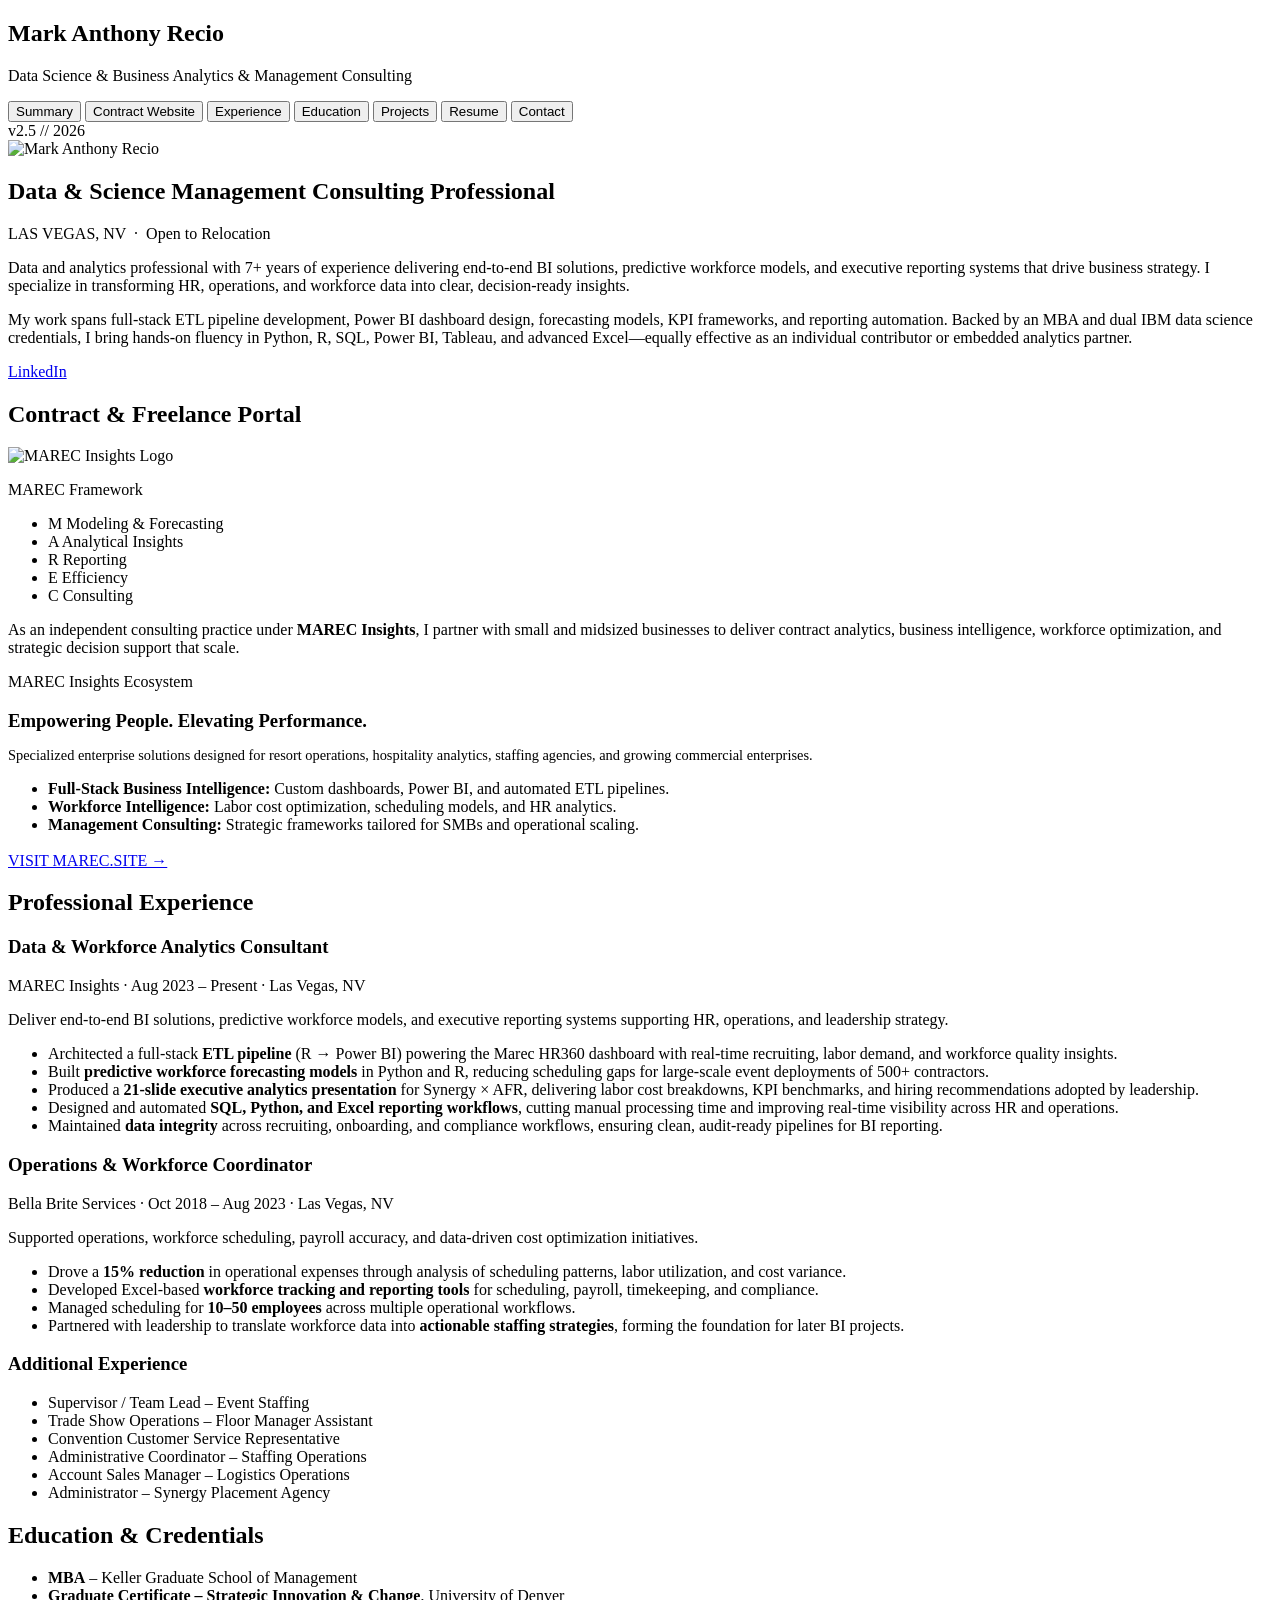
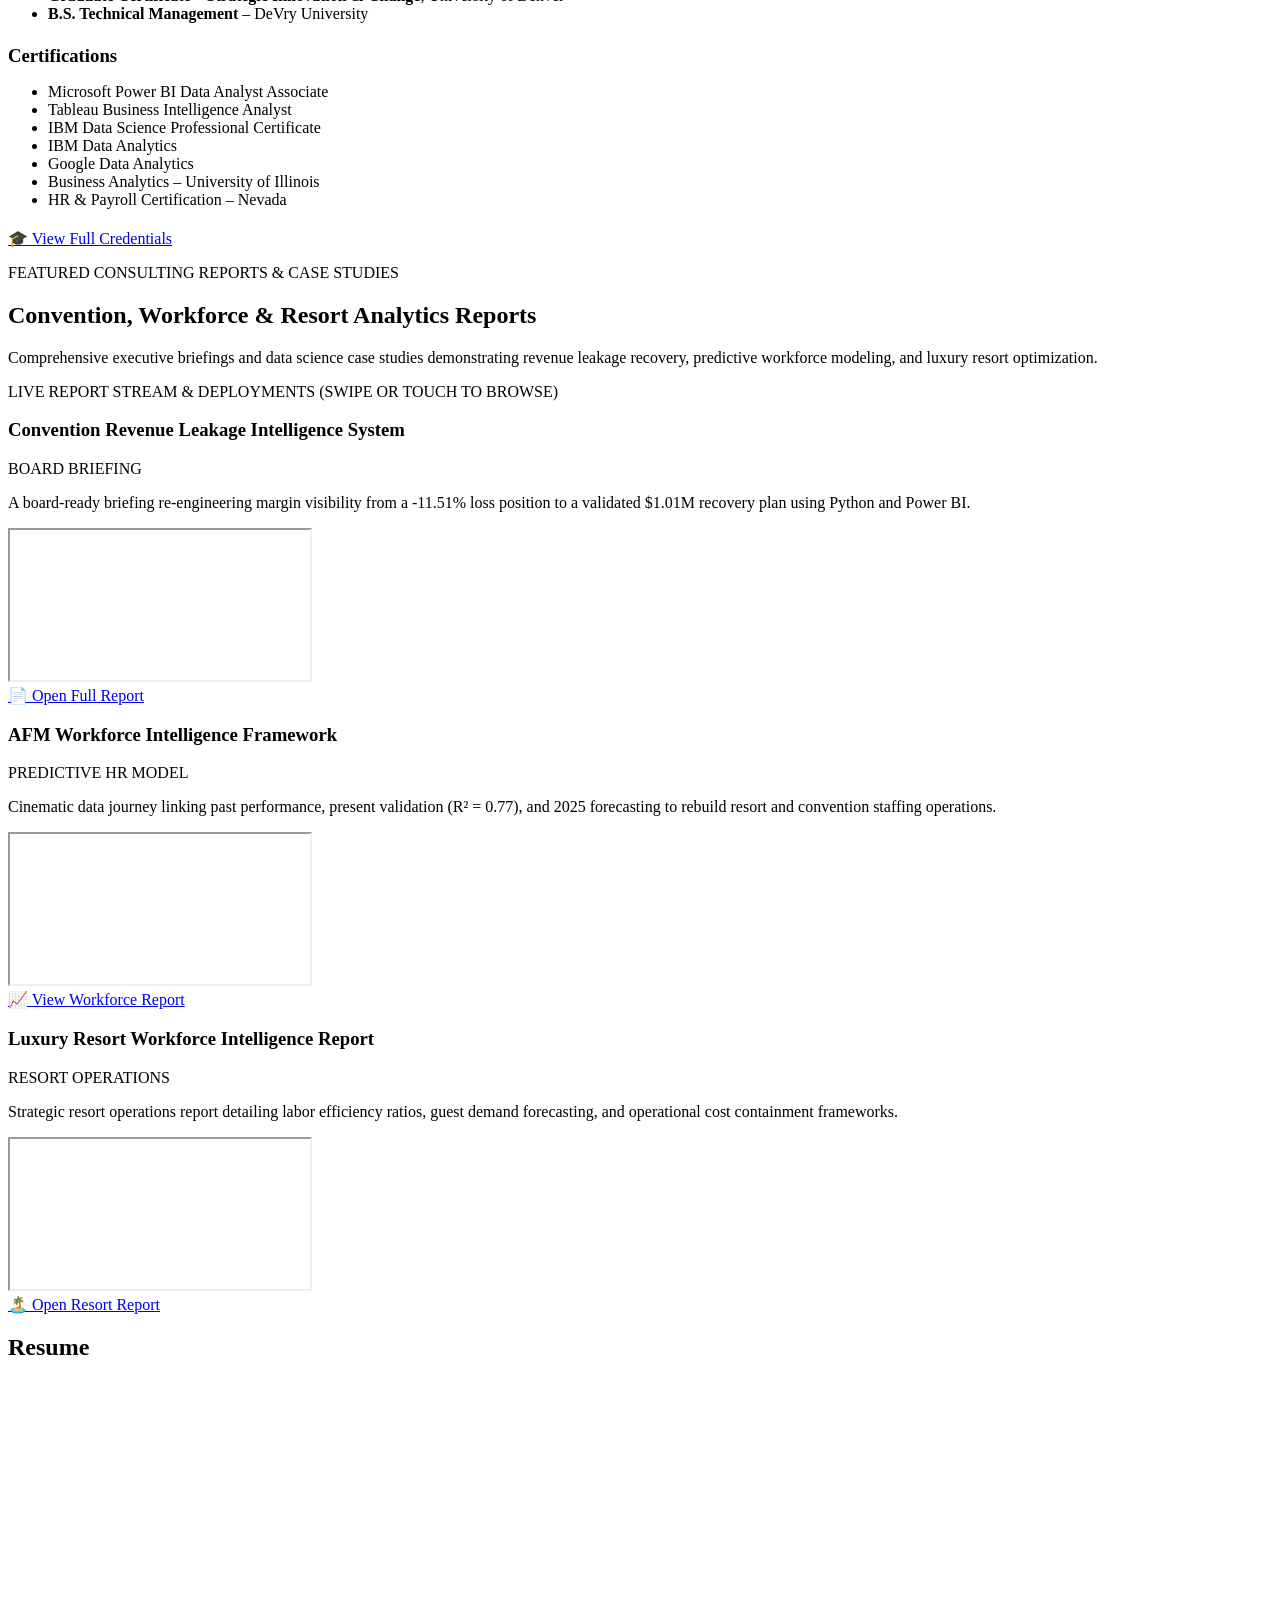
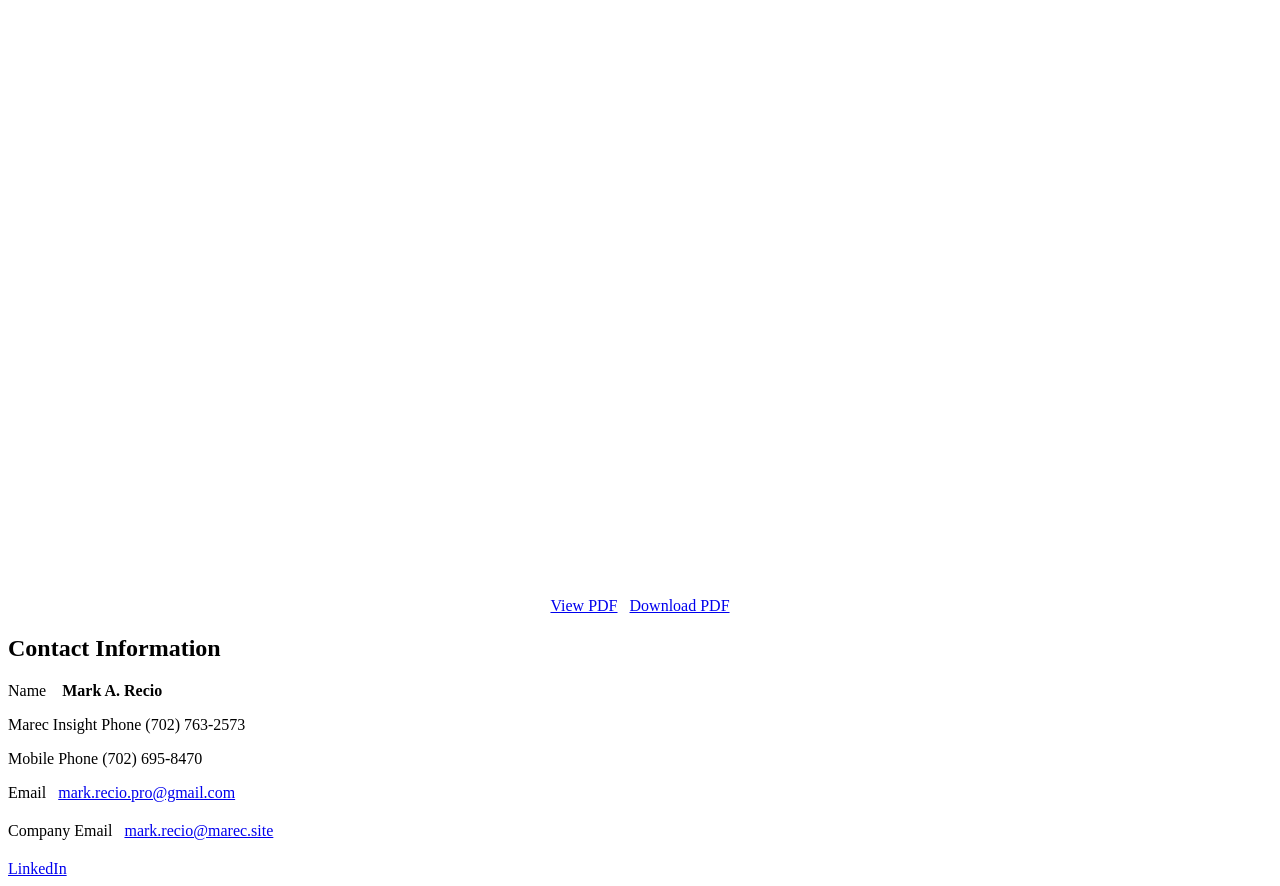
==== commit 035ca514: "Rename index .html to index.html" ====
--- a/index.html
+++ b/index.html
@@ -10,10 +10,12 @@
 <body>
   <div class="app">
 
-    <!-- ── SIDEBAR ──────────────────────── -->
+    <!-- ── SIDEBAR / MOBILE NAV ──────────── -->
     <nav class="sidebar">
-      <h1 class="brand">Mark Anthony Recio</h1>
-      <p class="tag">Data Science & Business Analytics &amp; Management Consulting</p>
+      <div class="sidebar-header">
+        <h1 class="brand">Mark Anthony Recio</h1>
+        <p class="tag">Data Science & Business Analytics &amp; Management Consulting</p>
+      </div>
 
       <div class="nav">
         <button class="nav-link active" data-tab="summary">Summary</button>
@@ -25,7 +27,7 @@
         <button class="nav-link" data-tab="contact">Contact</button>
       </div>
 
-      <div class="version">v2.4 // 2026</div>
+      <div class="version">v2.5 // 2026</div>
     </nav>
 
     <!-- ── MAIN ─────────────────────────── -->
@@ -180,7 +182,7 @@
         </div>
       </section>
 
-      <!-- PROJECTS (UPDATED WITH NEW GITHUB REPORT LINKS) -->
+      <!-- PROJECTS (MOBILE-FRIENDLY SHIFTBOARD STREAM) -->
       <section id="tab-projects" class="card reveal" aria-labelledby="projects-heading">
         <p class="eyebrow mono" id="projects-eyebrow">FEATURED CONSULTING REPORTS &amp; CASE STUDIES</p>
         <h2 class="card-title" id="projects-heading">
@@ -192,7 +194,7 @@
 
         <div class="marec-shiftboard" role="region" aria-label="Horizontal scrolling list of consulting projects">
           <div class="marec-shiftboard-head mono" aria-hidden="true">
-            <span class="marec-shiftboard-dot"></span> LIVE REPORT STREAM &amp; DEPLOYMENTS (SWIPE OR HOVER TO PAUSE)
+            <span class="marec-shiftboard-dot"></span> LIVE REPORT STREAM &amp; DEPLOYMENTS (SWIPE OR TOUCH TO BROWSE)
           </div>
           
           <div class="marec-shiftboard-track">
@@ -299,9 +301,13 @@
         <h2 class="sky">Contact Information</h2>
 
         <p style="margin-bottom:6px;"><span class="dim mono">Name &nbsp;&nbsp;</span> <strong>Mark A. Recio</strong></p>
-        <p style="margin-bottom:6px;"><span class="dim mono">Phone </span> <span class="silver">(702) 763-2573</span></p>
+        <p style="margin-bottom:6px;"><span class="dim mono"> Marec Insight Phone </span> <span class="silver">(702) 763-2573</span></p>
+        <p style="margin-bottom:6px;"><span class="dim mono"> Mobile Phone </span> <span class="silver">(702) 695-8470</span></p>
         <p style="margin-bottom:20px;"><span class="dim mono">Email &nbsp;</span>
           <a href="mailto:mark.recio.pro@gmail.com" class="steel">mark.recio.pro@gmail.com</a>
+        </p>
+        <p style="margin-bottom:20px;"><span class="dim mono">Company Email &nbsp;</span>
+          <a href="mailto:mark.recio@marec.site" class="steel">mark.recio@marec.site</a>
         </p>
 
         <a href="https://www.linkedin.com/in/mark-anthony-recio/"
@@ -315,4 +321,4 @@
 
   <script src="script.js"></script>
 </body>
-</html>+</html>
